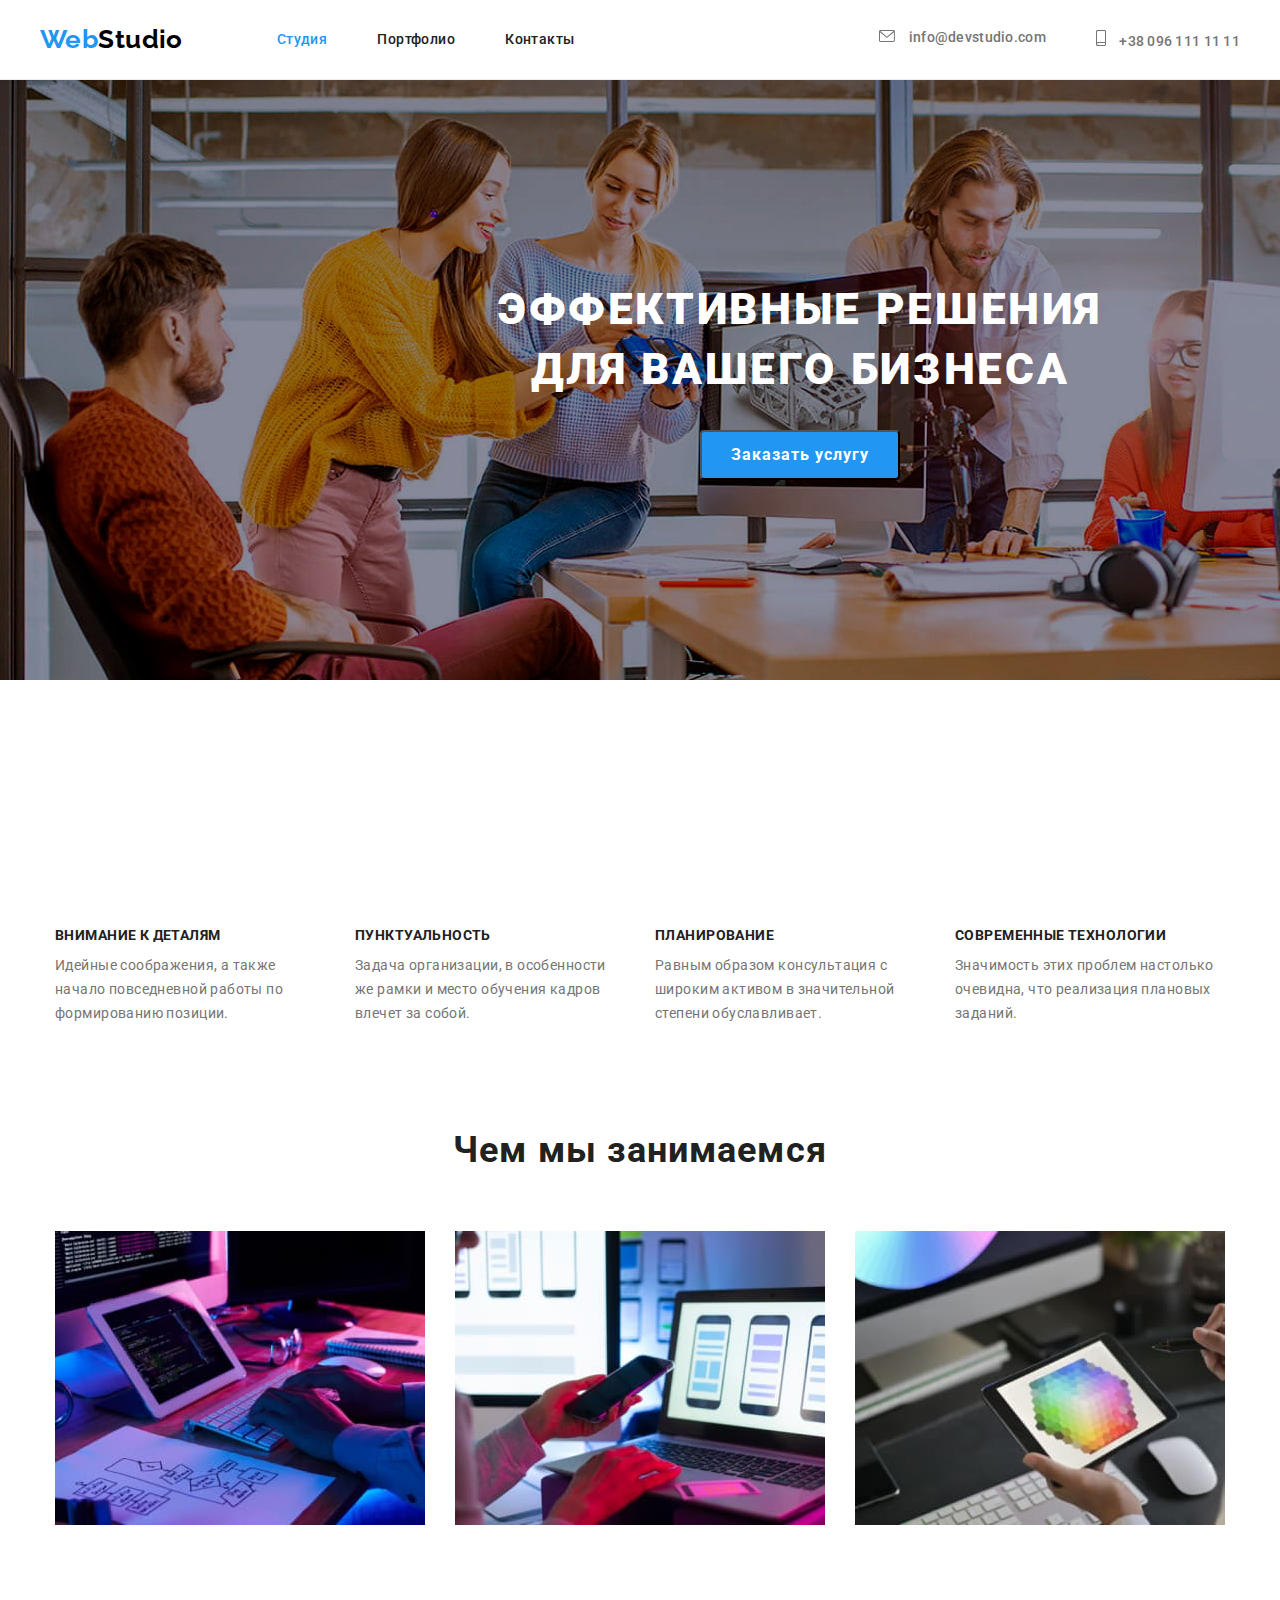
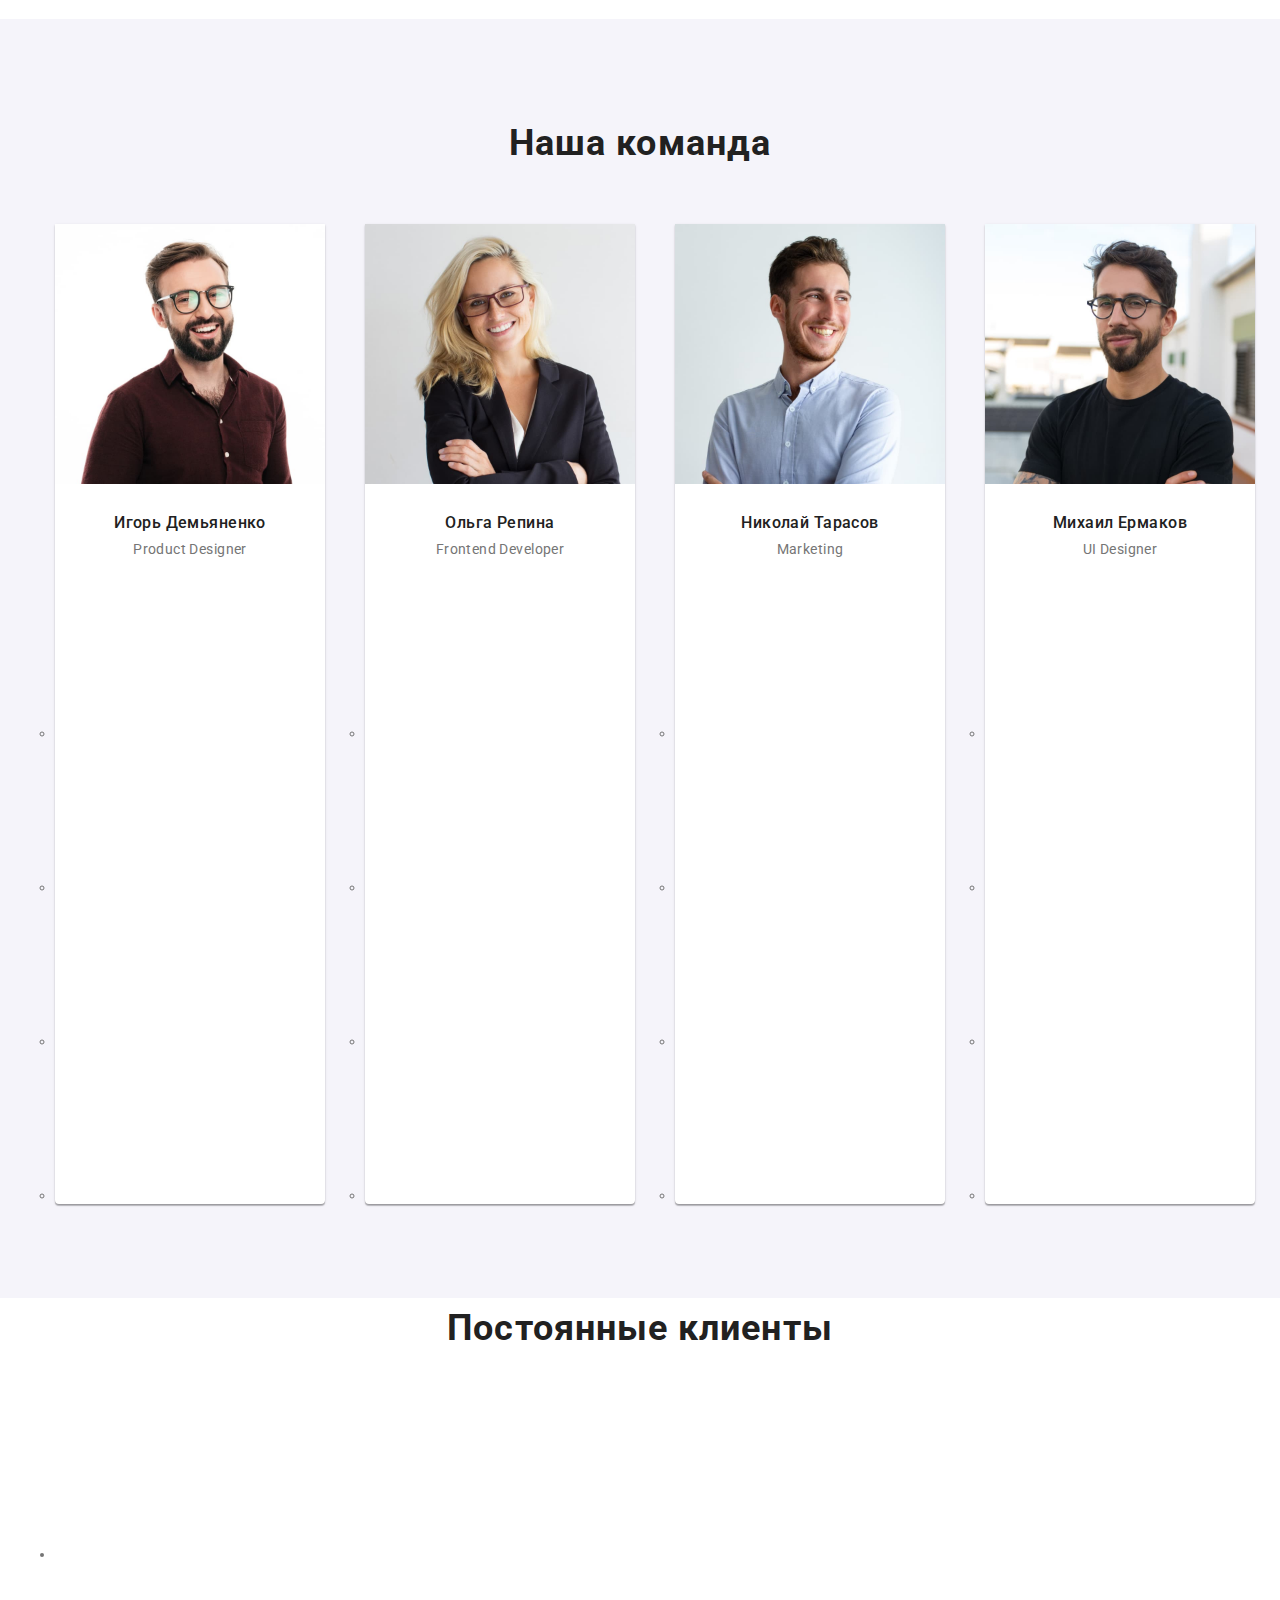
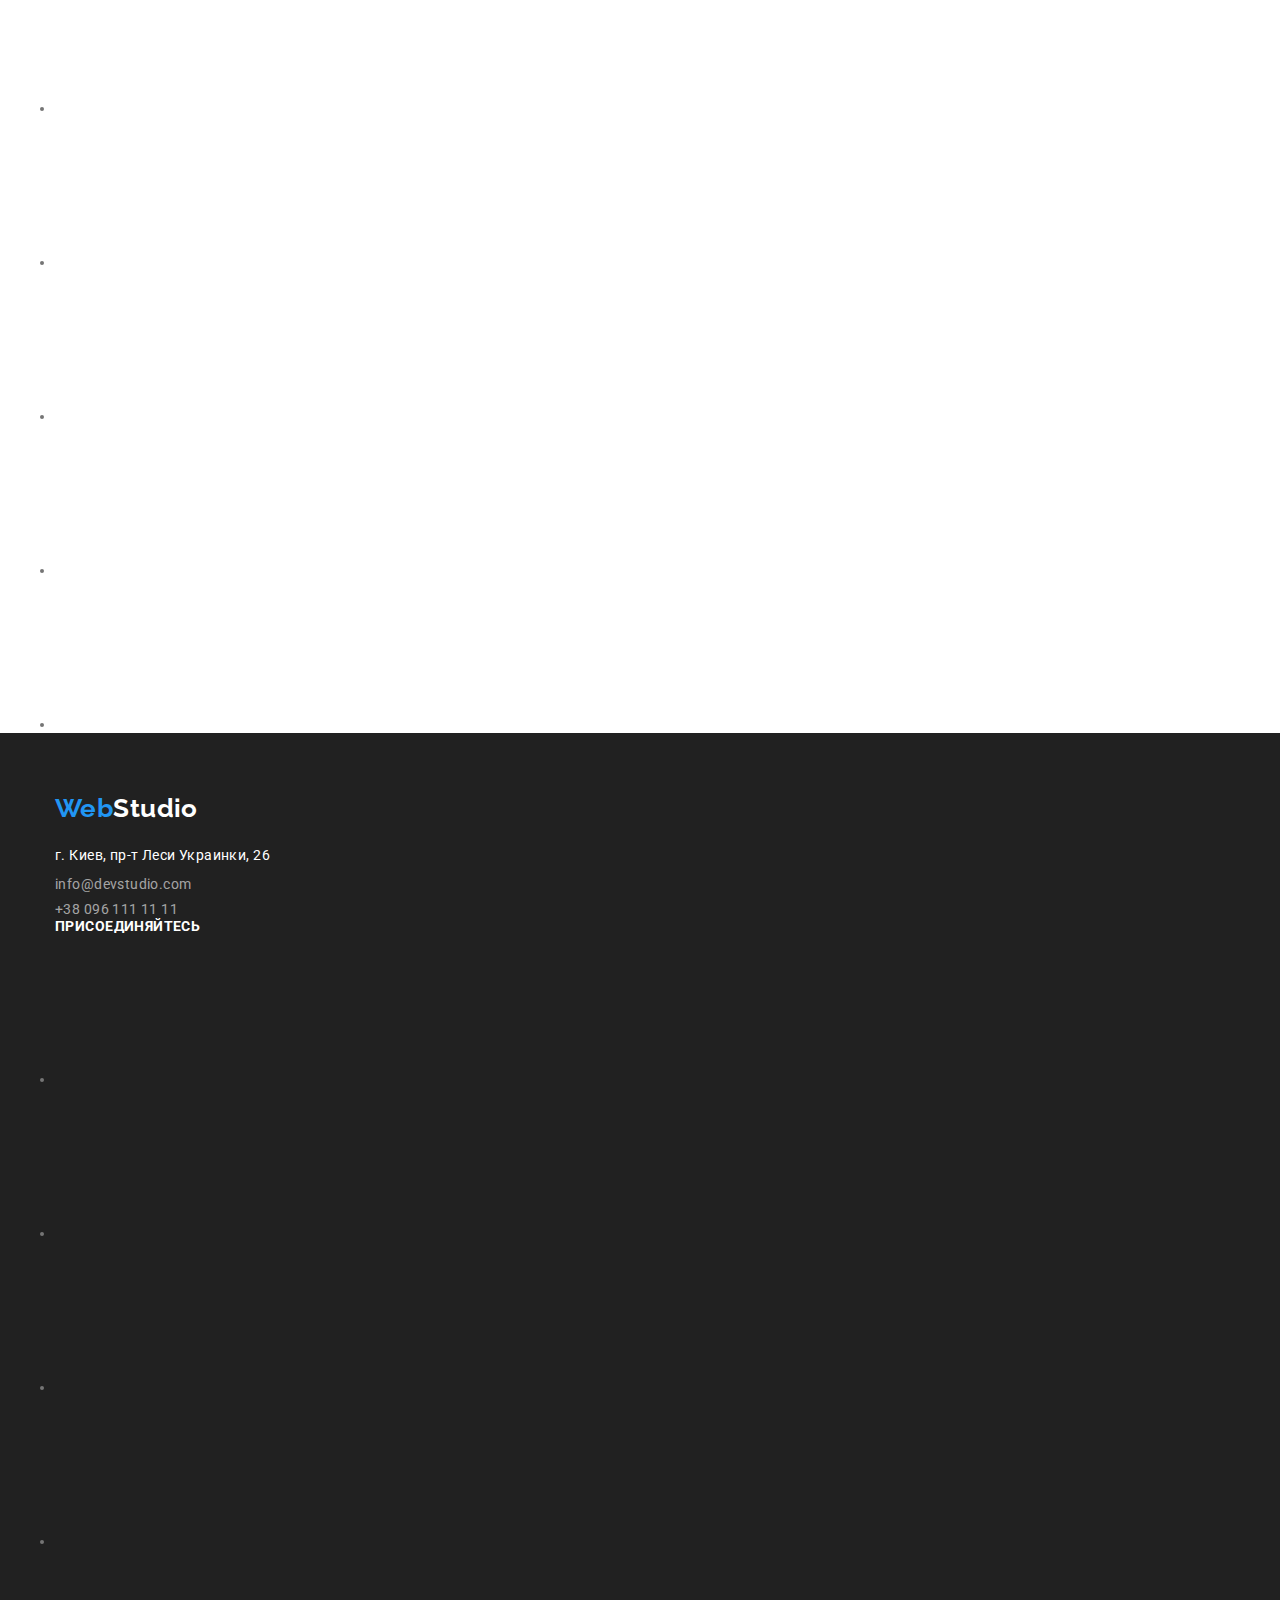
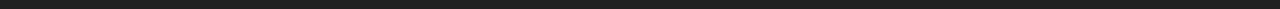
==== index.html @ 423302a5 "add svg" ====
<!DOCTYPE html>
<html lang="ru">
  <head>
    <meta charset="UTF-8" />
    <meta http-equiv="X-UA-Compatible" content="IE=edge" />
    <meta name="viewport" content="width=device-width, initial-scale=1.0" />
    <link rel="preconnect" href="https://fonts.googleapis.com" />
    <link rel="preconnect" href="https://fonts.gstatic.com" crossorigin />
    <link
      href="https://fonts.googleapis.com/css2?family=Raleway:wght@700&family=Roboto:wght@400;500;700;900&display=swap"
      rel="stylesheet"
    />
    <link
      rel="stylesheet"
      href="https://cdnjs.cloudflare.com/ajax/libs/modern-normalize/1.1.0/modern-normalize.css"
    />
    <link rel="stylesheet" href="./css/style.css" />
    <title>WebStudio</title>
  </head>
  <body>
    <header class="header">
      <div class="container">
        <a class="logo link" href="./index.html">Web<span class="logo-secondary">Studio</span></a>
        <nav class="nav">
          <ul class="nav-list list">
            <li class="nav-list-item">
              <a class="nav-link link current" href="./index.html">Студия</a>
            </li>
            <li class="nav-list-item">
              <a class="nav-link link" href="./portfolio.html">Портфолио</a>
            </li>
            <li class="nav-list-item"><a class="nav-link link" href="">Контакты</a></li>
          </ul>
        </nav>
        <ul class="header-list list">
          <li class="header-list-item">
            <div class="header-list-box">
              <svg class="header-list-icon" width="16" height="12">
                <use href="./img/symbol-defs-notomg.svg#icon-envelope"></use>
              </svg>
              <a class="header-link link" href="mailto:info@devstudio.com">info@devstudio.com</a>
            </div>
          </li>
          <li class="header-list-item">
            <svg class="header-list-icon" width="10" height="16">
              <use href="./img/symbol-defs-notomg.svg#icon-smartphone"></use>
            </svg>
            <a class="header-link link" href="tel:+380961111111">+38 096 111 11 11</a>
          </li>
        </ul>
      </div>
    </header>
    <main>
      <section class="hero">
        <h1 class="hero-title">
          Эффективные решения<br />
          для вашего бизнеса
        </h1>
        <button class="hero-button" type="button">Заказать услугу</button>
      </section>
      <!--Second section- About us-->
      <section class="about-us section">
        <div class="container">
          <h2 class="visually-hidden">Преимущества</h2>
          <ul class="about-list list">
            <li class="about-list-item">
              <svg>
                <use href="#icon-antenna"></use>
              </svg>
              <h3 class="about-us-title">Внимание к деталям</h3>
              <p class="about-txt">
                Идейные соображения, а также начало повседневной работы по формированию позиции.
              </p>
            </li>
            <li class="about-list-item">
              <svg>
                <use href="#icon-clock"></use>
              </svg>
              <h3 class="about-us-title">Пунктуальность</h3>
              <p class="about-txt">
                Задача организации, в особенности же рамки и место обучения кадров влечет за собой.
              </p>
            </li>
            <li class="about-list-item">
              <svg>
                <use href="#icon-diagram"></use>
              </svg>
              <h3 class="about-us-title">Планирование</h3>
              <p class="about-txt">
                Равным образом консультация с широким активом в значительной степени обуславливает.
              </p>
            </li>
            <li class="about-list-item">
              <svg>
                <use href="#icon-astronaut"></use>
              </svg>
              <h3 class="about-us-title">Современные технологии</h3>
              <p class="about-txt">
                Значимость этих проблем настолько очевидна, что реализация плановых заданий.
              </p>
            </li>
          </ul>
        </div>
      </section>
      <!--3 section Works-->
      <section class="works section">
        <div class="container">
          <h2 class="title">Чем мы занимаемся</h2>
          <ul class="works-list list">
            <li class="worl-list-item">
              <a class="work-list-link link" href="./index.html">
                <img src="./img/wedo/squoosh/wedo1.jpg" alt="Кодинг" width="370" />
              </a>
            </li>
            <li class="worl-list-item">
              <a class="work-list-link link" href="">
                <img
                  src="./img/wedo/squoosh/wedo2.jpg"
                  alt="Прототипы мбильных приложений на ноутбуке"
                  width="370"
                />
              </a>
            </li>
            <li class="worl-list-item">
              <a class="work-list-link link" href="">
                <img
                  src="./img/wedo/squoosh/wedo3.jpg"
                  alt="Дизайнер выбирает цвет на цифровой палитре"
                  width="370"
                />
              </a>
            </li>
          </ul>
        </div>
      </section>
      <!--4 section Our team-->
      <section class="team section">
        <div class="container">
          <h2 class="title">Наша команда</h2>
          <ul class="team-list list container">
            <li class="team-list-item">
              <img src="./img/team/squoosh/team1.jpg" alt="Игорь Демьяненко" width="270" />
              <h3 class="team-title">Игорь Демьяненко</h3>
              <p class="team-text" lang="en">Product Designer</p>
              <ul class="social-links">
                <li class="social-link-item"><svg><use href="#icon-instagram"></use></svg></li>
                <li class="social-link-item"><svg><use href="#icon-linkedin"></use></svg></li>
                <li class="social-link-item"><svg><use href="#icon-facebook"></use></svg></li>
                <li class="social-link-item"><svg><use href="#icon-linkedin"></use></svg></li>
              </ul>
            </li>
            <li class="team-list-item">
              <img src="img/team/squoosh/team2.jpg" alt="Ольга Репина" width="270" />
              <h3 class="team-title">Ольга Репина</h3>
              <p class="team-text" lang="en">Frontend Developer</p>
              <ul class="social-links">
                <li class="social-link-item"><svg><use href="#icon-instagram"></use></svg></li>
                <li class="social-link-item"><svg><use href="#icon-linkedin"></use></svg></li>
                <li class="social-link-item"><svg><use href="#icon-facebook"></use></svg></li>
                <li class="social-link-item"><svg><use href="#icon-linkedin"></use></svg></li>
              </ul>
            </li>
            <li class="team-list-item">
              <img src="./img/team/squoosh/team3.jpg" alt="Николай Тарасов" width="270" />
              <h3 class="team-title">Николай Тарасов</h3>
              <p class="team-text" lang="en">Marketing</p>
              <ul class="social-links">
                <li class="social-link-item"><svg><use href="#icon-instagram"></use></svg></li>
                <li class="social-link-item"><svg><use href="#icon-linkedin"></use></svg></li>
                <li class="social-link-item"><svg><use href="#icon-facebook"></use></svg></li>
                <li class="social-link-item"><svg><use href="#icon-linkedin"></use></svg></li>
              </ul>
            </li>
            <li class="team-list-item">
              <img src="./img/team/squoosh/team4.jpg" alt="Михаил Ермаков" width="270" />
              <h3 class="team-title">Михаил Ермаков</h3>
              <p class="team-text" lang="en">UI Designer</p>
              <ul class="social-links">
                <li class="social-link-item"><svg><use href="#icon-instagram"></use></svg></li>
                <li class="social-link-item"><svg><use href="#icon-linkedin"></use></svg></li>
                <li class="social-link-item"><svg><use href="#icon-facebook"></use></svg></li>
                <li class="social-link-item"><svg><use href="#icon-linkedin"></use></svg></li>
              </ul>
            </li>
          </ul>
        </div>
      </section>
      <section class="clients">
        <div class="container">
          <h2 class="title">Постоянные клиенты</h2>
          <ul class="clients-list">
            <li class="clients-list-item">
              <svg>
                <use href="#icon-client-1"></use>
              </svg>
            </li>
            <li class="clients-list-item">
              <svg>
                <use href="#icon-client-2"></use>
              </svg>
            </li>
            <li class="clients-list-item">
              <svg>
                <use href="#icon-client-3"></use>
              </svg>
            </li>
            <li class="clients-list-item">
              <svg>
                <use href="#icon-client-4"></use>
              </svg>
            </li>
            <li class="clients-list-item">
              <svg>
                <use href="#icon-client-5"></use>
              </svg>
            </li>
            <li class="clients-list-item">
              <svg>
                <use href="#icon-client-6"></use>
              </svg>
            </li>
        </div>
      
    </main>
    <footer class="footer">
      <div class="container">
        <a class="logo link" href="./index.html"
          >Web<span class="logo-secondary-footer">Studio</span></a
        >
        <address class="address">
          <ul class="address-list list">
            <li class="address-list-item">
              <a
                class="footer-adress link"
                href="https://www.google.com/maps/place/%D0%B1%D1%83%D0%BB%D1%8C%D0%B2%D0%B0%D1%80+%D0%9B%D0%B5%D1%81%D1%96+%D0%A3%D0%BA%D1%80%D0%B0%D1%97%D0%BD%D0%BA%D0%B8,+26,+%D0%9A%D0%B8%D1%97%D0%B2,+02000/@50.4265807,30.5361971,17z/data=!3m1!4b1!4m5!3m4!1s0x40d4cf0e033ecbe9:0x57a4dffefec77da0!8m2!3d50.4265807!4d30.5383858"
                target="_blank"
                rel="noreferrer noopener"
                >г. Киев, пр-т Леси Украинки, 26</a
              >
            </li>
            <li class="address-list-item">
              <a class="footer-link link" href="mailto:info@devstudio.com">info@devstudio.com</a>
            </li>
            <li class="address-list-item">
              <a class="footer-link link" href="tel:+380961111111">+38 096 111 11 11</a>
            </li>
          </ul>
        </address>
        <h2 class="join-title">Присоединяйтесь</h2>
        <ul class="footer-join-list">
          <li class="join-item"><svg><use href="#icon-instagram"></use></svg></li>
          <li class="join-item"><svg><use href="#icon-linkedin"></use></svg></li>
          <li class="join-item"><svg><use href="#icon-facebook"></use></svg></li>
          <li class="join-item"><svg><use href="#icon-linkedin"></use></svg></li>
        </ul>
      </div>
    </footer>
  </body>
</html>
---- css/style.css ----
:root {
  --brend-color-: #2196f3;
  --main-text-color-: #757575;
  --logo-sec-color-: #000000;
  --sec-text-color-: #212121;
  --sec-bg-color-: #f5f4fa;
  --white-color: #ffffff;
}

h1,
h2,
h3,
p,
address {
  margin: 0;
}

ul {
  margin: 0;
  padding: 0;
}

img {
  display: block;
  max-width: 100%;
  height: auto;
}

body {
  margin: 0;

  font-family: Roboto, sans-serif;
  color: var(--main-text-color-);
  font-size: 14px;
  line-height: 1.14;
  letter-spacing: 0.03em;
  background-color: var(--white-color);
}
.container {
  width: 1200px;
  padding: 0 15px;
  margin-left: auto;
  margin-right: auto;
}

.title {
  margin-bottom: 50px;

  color: var(--sec-text-color-);
  font-weight: 700;
  font-size: 36px;
  line-height: 1.7;
  text-align: center;
  letter-spacing: 0.03em;
}
.link {
  text-decoration: none;
}

.list {
  list-style: none;
  padding-left: 0;
}
/* NAV */

.header {
  display: flex;
  height: 80px;
  border-bottom: 1px solid #ececec;
}

.header .container {
  display: flex;
  align-items: center;
  padding: 0 15px;

  width: 1200px;

  padding: 0;
  margin-left: auto;
  margin-right: auto;
}

.nav-list {
  display: flex;
}
.nav-list-item {
  margin-right: 50px;
}
.nav-list-item:last-child {
  margin-right: 0;
}
.header-list {
  display: flex;
  margin-left: auto;
  justify-content: flex-end;
}
.header-list-item {
  margin-right: 50px;
}
.header-list-item:last-child {
  margin-right: 0;
}
.nav .link {
  color: var(--sec-text-color-);
  font-weight: 500;
}
.nav .link:focus,
.nav .link:hover {
  color: var(--brend-color-);
}

.nav .link.current {
  color: var(--brend-color-);
}

.header-link {
  font-weight: 500;
  letter-spacing: 0.02em;
  color: var(--main-text-color-);
  text-decoration: none;
}

.header-link:hover,
.header-link:focus {
  color: var(--brend-color-);
}

.header-list-icon {
  margin-right: 10px;
}

/* LOGO */
.logo {
  display: flex;
  margin-right: 94px;

  color: var(--brend-color-);

  font-family: Raleway, sans-serif;
  font-style: normal;
  font-weight: 700;
  font-size: 26px;
  line-height: 1.19;
}
.logo-secondary {
  color: var(--logo-sec-color-);
}
.logo-secondary-footer {
  color: var(--white-color);
}
/* HERO */
.hero {
  /* background-color: var(--sec-text-color-); */
  background-image: url(/img/hero-bgi/hero-img-sqw.jpg);
  width: 1600px;
  height: 600px;
  margin: auto;

  top: 80px;
  background-color: rgba(47, 48, 58, 0.4);

  text-align: center;
  padding-top: 200px;
  padding-bottom: 200px;
}

.hero-title {
  margin-bottom: 30px;
  margin-left: auto;
  margin-right: auto;

  color: var(--white-color);
  font-weight: 900;
  font-size: 44px;
  line-height: 1.36;
  text-align: center;
  letter-spacing: 0.06em;
  text-transform: uppercase;
}
.hero-button {
  display: flex;
  margin-left: auto;
  margin-right: auto;
  min-width: 200px;
  min-height: 50px;
  border-radius: 4px;
  align-items: center;
  justify-content: center;

  background-color: var(--brend-color-);
  color: var(--white-color);
  cursor: pointer;
  font-family: inherit;
  font-style: normal;
  font-weight: 700;
  font-size: 16px;
  line-height: 1.87;

  text-align: center;
  letter-spacing: 0.06em;
}

.hero-button:focus,
.hero-button:hover {
  background-color: #188ce8;
}
.section {
  padding: 94px 0;
}

.works {
  padding-top: 0;
}

/* TEAM */
.team {
  padding-bottom: 94px;
  background-color: var(--sec-bg-color-);
}
.team-title .team-text {
  text-align: center;
  font-size: 16px;
  line-height: 1.19;
}

.about-us-title,
.team-title {
  color: var(--sec-text-color-);
  font-weight: 700;
}

.about-us-title {
  margin-bottom: 10px;
}

.about-list {
  display: flex;
}
.about-list-item {
  margin-right: 30px;
  width: 270px;
}

.about-list-item::before {
}
.about-list-item:last-child {
  margin-right: 0;
}

.about-us-title {
  text-transform: uppercase;

  font-size: 14px;
  line-height: 1.14;
}
.about-txt {
  line-height: 1.71;
}

.works-list {
  display: flex;
  padding: 0;
  justify-content: space-between;
}

.works-list-item {
  margin-right: 30px;
  width: 370px;
  height: 294px;
}

.works-list-item:last-child {
  margin-right: 0;
}

.team-list {
  display: flex;
  justify-content: space-between;
  padding: 0;
}
.team-list-item {
  width: 270px;
  background-color: var(--white-color);
  text-align: center;

  box-shadow: 0px 1px 3px rgba(0, 0, 0, 0.12), 0px 1px 1px rgba(0, 0, 0, 0.14),
    0px 2px 1px rgba(0, 0, 0, 0.2);
  border-radius: 0px 0px 4px 4px;
}

.team-title {
  margin-top: 30px;
  margin-bottom: 10px;

  font-weight: 500;
  font-size: 16px;
}

.team-text {
  margin-bottom: 30px;
}

/* FOOTER */
.footer {
  background-color: var(--sec-text-color-);
  padding-top: 60px;
  padding-bottom: 60px;
}
/* .footer .logo {
  margin-bottom: 20px;
} */
.address {
  margin-top: 20px;
}

.address-list-item {
  margin-bottom: 9px;
}

.address-list-item:last-child {
  margin-bottom: 0;
}

.footer-adress {
  font-style: normal;
  font-weight: 400;
  font-size: 14px;
  line-height: 1.7;
  color: var(--white-color);
}
.footer-adress:focus,
.footer-adress:hover,
.footer-link:hover,
.footer-link:focus {
  color: var(--brend-color-);
}
.footer-link {
  font-style: normal;
  color: rgba(255, 255, 255, 0.6);
}
.address-list {
  padding: 0;
}

/* Join */

.join-title {
  font-family: 'Roboto';
font-style: normal;
font-weight: 700;
font-size: 14px;
line-height: 16px;
letter-spacing: 0.03em;
text-transform: uppercase;

color: var(--white-color);
}

/* PORTFOLIO */

.filter-buttons {
  background-color: var(--sec-bg-color-);
  color: var(--sec-text-color-);
  cursor: pointer;
  font-family: inherit;
  border-color: var(--sec-bg-color-);
  font-weight: 500;
  font-size: 16px;
  line-height: 1.62;
  text-align: center;
  letter-spacing: 0.03em;
  border-radius: 4px;
}

.filter-buttons:focus,
.filter-buttons:hover {
  background-color: var(--brend-color-);
  color: var(--white-color);
  border-color: var(--brend-color-);
  box-shadow: 0px 3px 1px rgba(0, 0, 0, 0.1), 0px 1px 2px rgba(0, 0, 0, 0.08), 0px 2px 2px rgba(0, 0, 0, 0.12);

}
.filter {
  display: flex;
  justify-content: center;
  margin-bottom: 50px;
}

.filter-item {
  margin-right: 8px;
}

.filter-item:last-child {
  margin-right: 0;
}

.cards-list {
  display: flex;
  flex-wrap: wrap;
  padding: 0;
}

.cards-list-item {
  margin-right: 30px;
  margin-bottom: 30px;

  flex-basis: calc((100% - 60px) / 3);
}

.cards-list-item:nth-child(3n) {
  margin-right: 0;
}

.cards-list-item:hover,
.cards-list-item:focus {
  background: var(--white-color);
border: 1px solid #EEEEEE;
box-sizing: border-box;
box-shadow: 0px 1px 1px rgba(0, 0, 0, 0.12), 0px 4px 4px rgba(0, 0, 0, 0.06), 1px 4px 6px rgba(0, 0, 0, 0.16);
}

.card-title {
  margin-bottom: 4px;

  font-style: normal;
  font-weight: 700;
  font-size: 18px;
  line-height: 2;

  letter-spacing: 0.06em;

  color: var(--sec-text-color-);
}
.card-text {
  font-size: 16px;
  line-height: 1.86;
  letter-spacing: 0.03em;

  color: var(--main-text-color-);
}

.card-box {
  padding: 20px 24px;
  border-left: 1px solid #eee;
  border-right: 1px solid #eee;
  border-bottom: 1px solid #eee;
}

.visually-hidden {
  position: absolute;
  white-space: nowrap;
  width: 1px;
  height: 1px;
  overflow: hidden;
  border: 0;
  padding: 0;
  clip: rect(0 0 0 0);
  clip-path: inset(50%);
  margin: -1px;
}
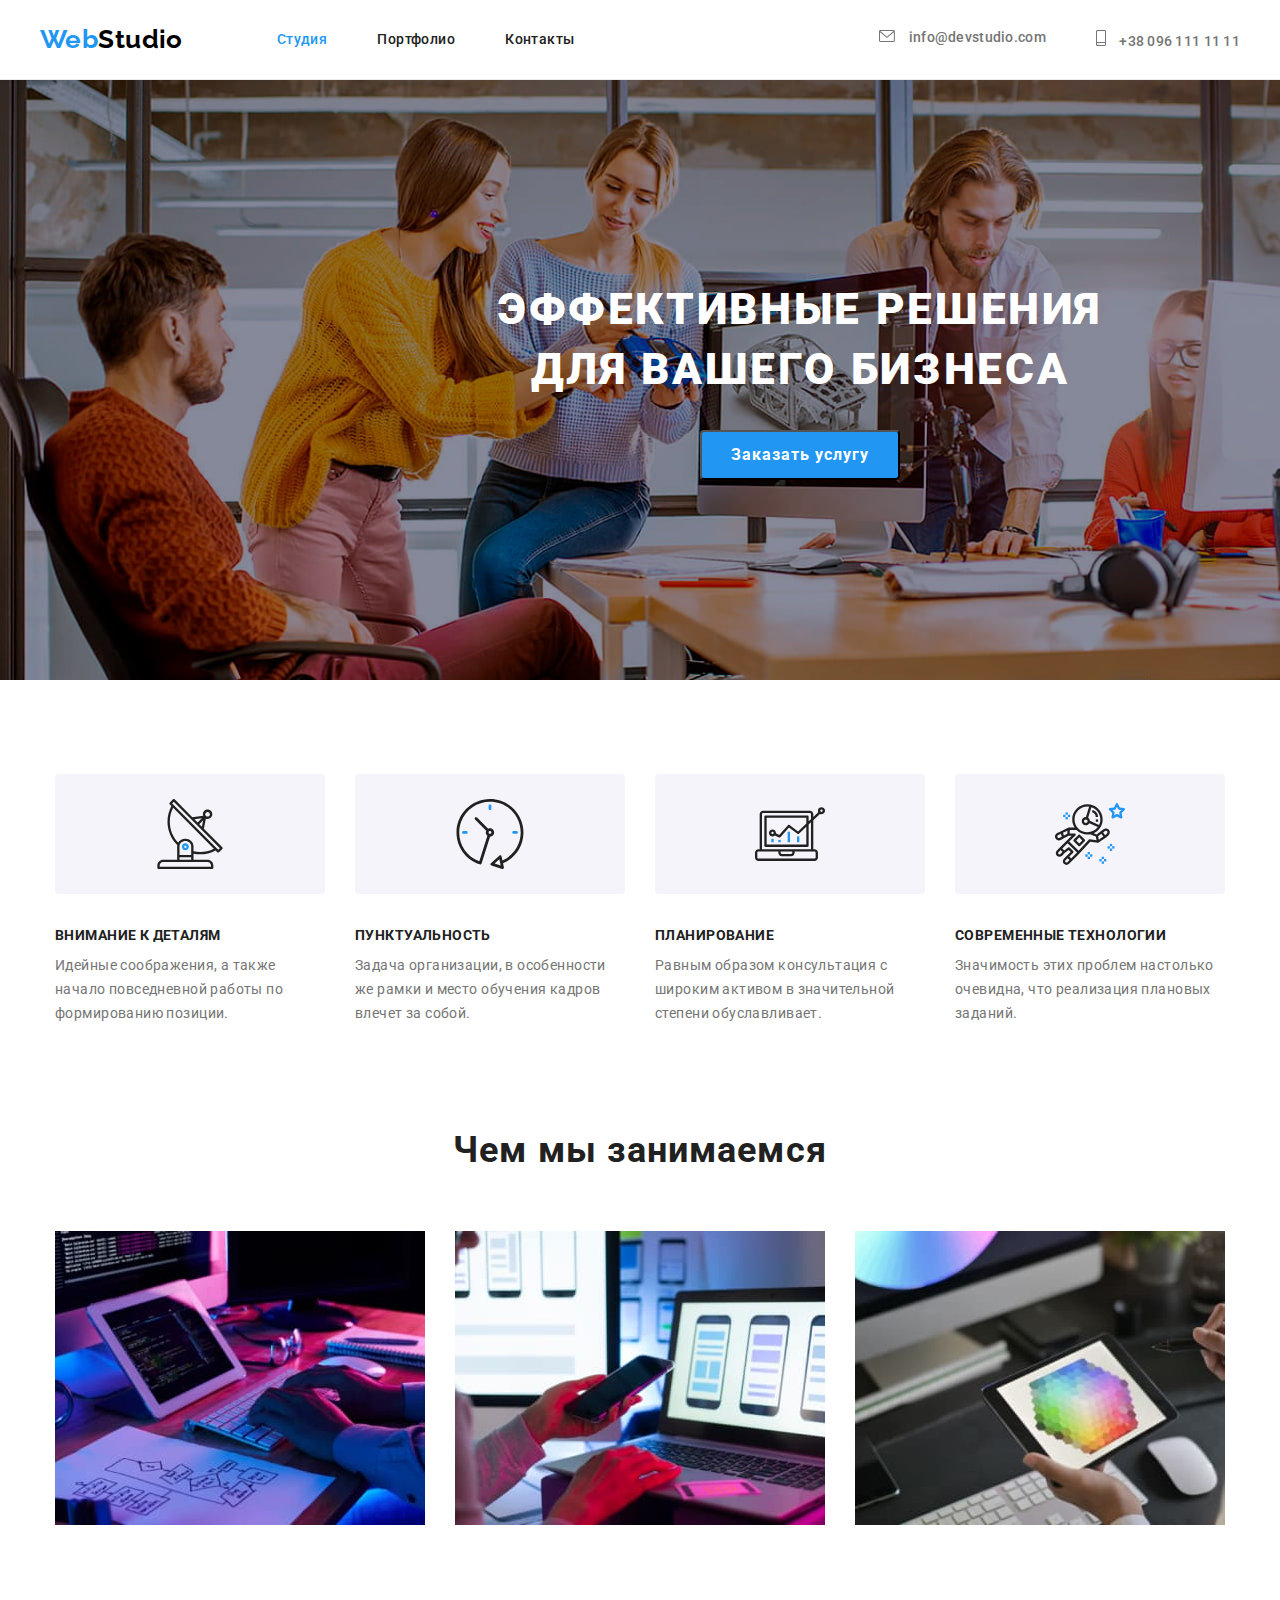
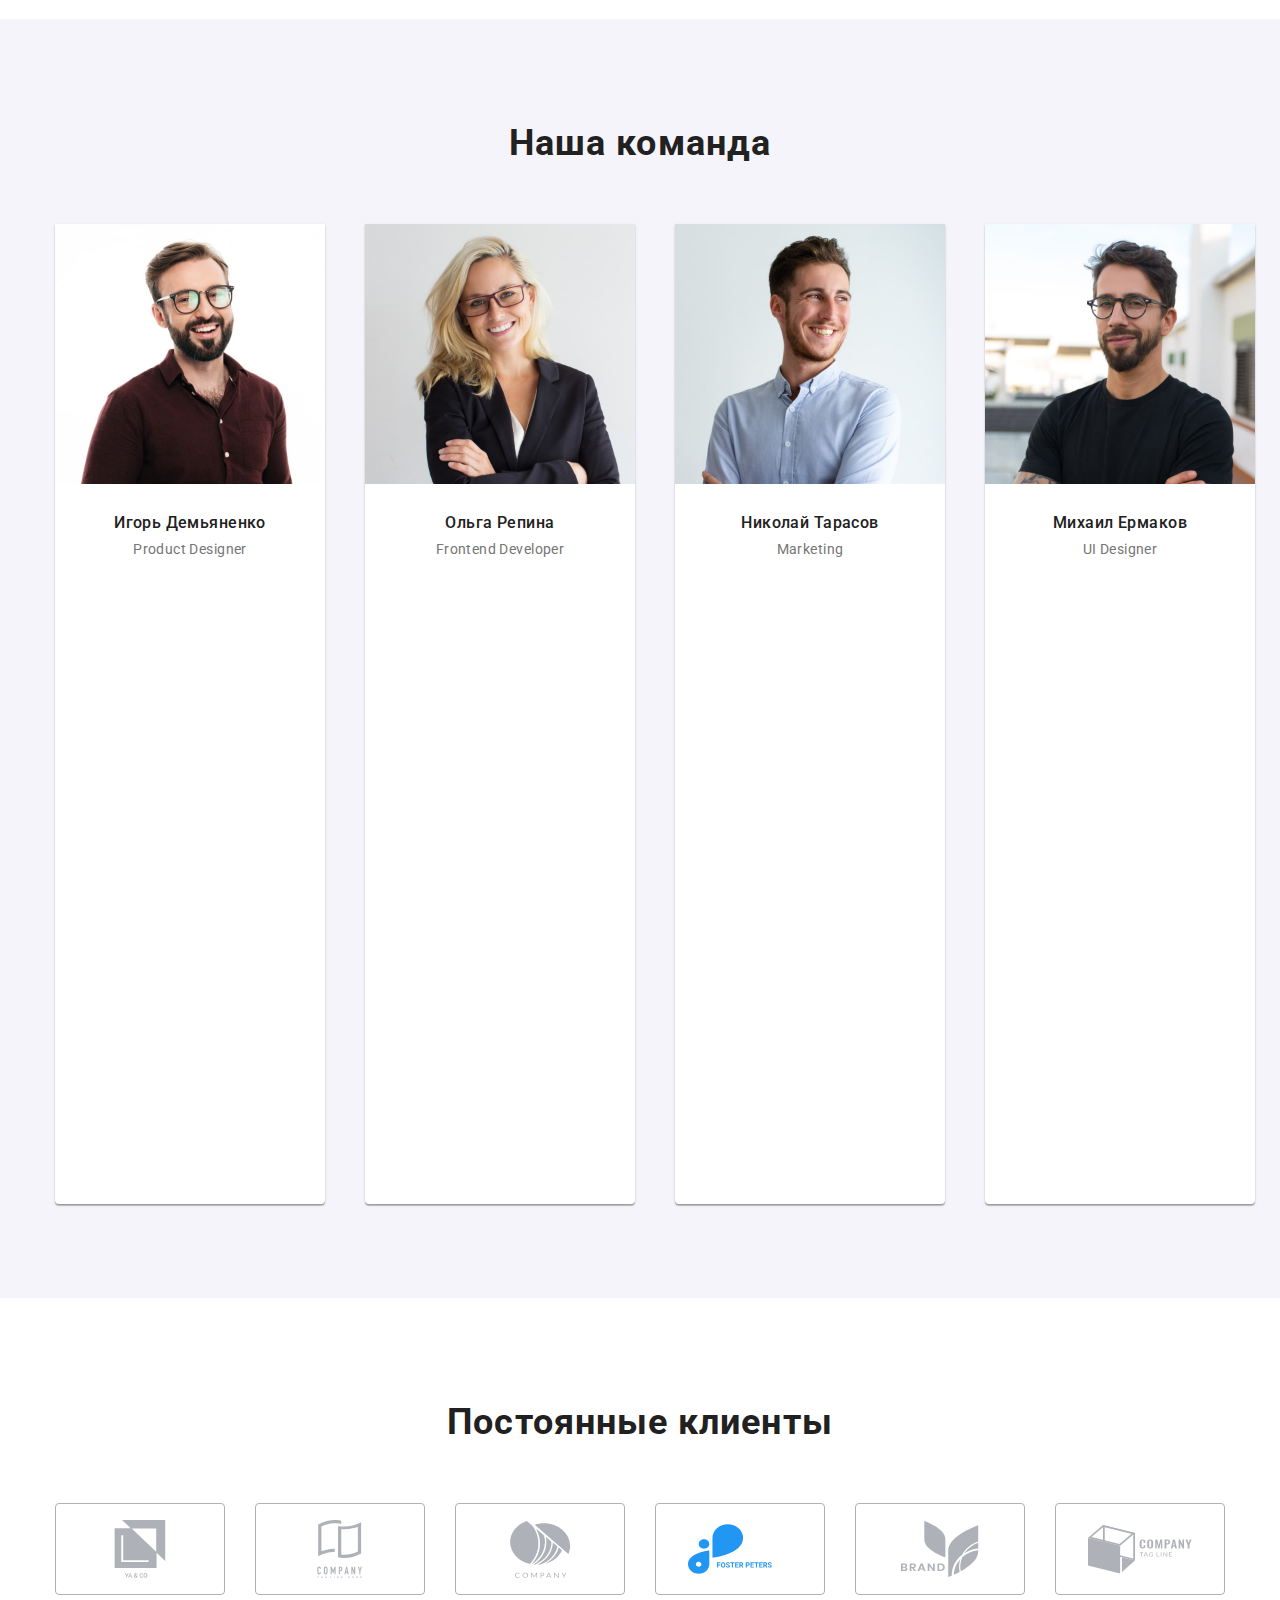
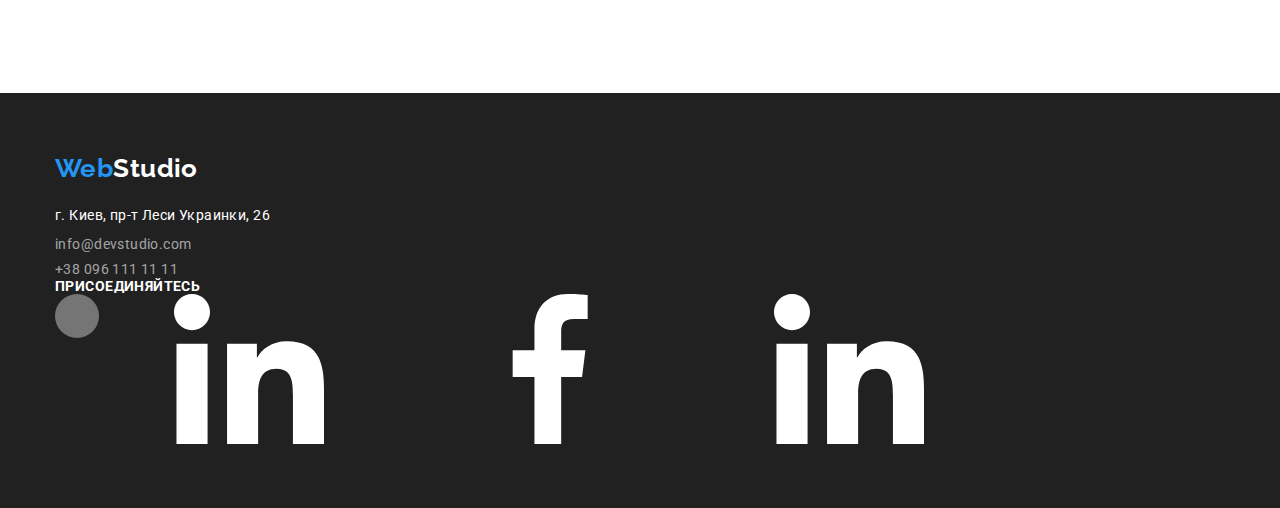
==== commit 9fd2ab53: "svg+css" ====
--- a/index.html
+++ b/index.html
@@ -64,8 +64,8 @@
           <h2 class="visually-hidden">Преимущества</h2>
           <ul class="about-list list">
             <li class="about-list-item">
-              <svg>
-                <use href="#icon-antenna"></use>
+              <svg class="about-icon">
+                <use href="./img/symbol-defs-notomg.svg#icon-antenna"></use>
               </svg>
               <h3 class="about-us-title">Внимание к деталям</h3>
               <p class="about-txt">
@@ -73,8 +73,8 @@
               </p>
             </li>
             <li class="about-list-item">
-              <svg>
-                <use href="#icon-clock"></use>
+              <svg class="about-icon">
+                <use href="./img/symbol-defs-notomg.svg#icon-clock"></use>
               </svg>
               <h3 class="about-us-title">Пунктуальность</h3>
               <p class="about-txt">
@@ -82,8 +82,8 @@
               </p>
             </li>
             <li class="about-list-item">
-              <svg>
-                <use href="#icon-diagram"></use>
+              <svg class="about-icon">
+                <use href="./img/symbol-defs-notomg.svg#icon-diagram"></use>
               </svg>
               <h3 class="about-us-title">Планирование</h3>
               <p class="about-txt">
@@ -91,8 +91,8 @@
               </p>
             </li>
             <li class="about-list-item">
-              <svg>
-                <use href="#icon-astronaut"></use>
+              <svg class="about-icon">
+                <use href="./img/symbol-defs-notomg.svg#icon-astronaut"></use>
               </svg>
               <h3 class="about-us-title">Современные технологии</h3>
               <p class="about-txt">
@@ -142,81 +142,81 @@
               <img src="./img/team/squoosh/team1.jpg" alt="Игорь Демьяненко" width="270" />
               <h3 class="team-title">Игорь Демьяненко</h3>
               <p class="team-text" lang="en">Product Designer</p>
-              <ul class="social-links">
-                <li class="social-link-item"><svg><use href="#icon-instagram"></use></svg></li>
-                <li class="social-link-item"><svg><use href="#icon-linkedin"></use></svg></li>
-                <li class="social-link-item"><svg><use href="#icon-facebook"></use></svg></li>
-                <li class="social-link-item"><svg><use href="#icon-linkedin"></use></svg></li>
+              <ul class="social-links list">
+                <li class="social-link-item"><svg><use href="./img/symbol-defs-notomg.svg#icon-instagram"></use></svg></li>
+                <li class="social-link-item"><svg><use href="./img/symbol-defs-notomg.svg#icon-linkedin"></use></svg></li>
+                <li class="social-link-item"><svg><use href="./img/symbol-defs-notomg.svg#icon-facebook"></use></svg></li>
+                <li class="social-link-item"><svg><use href="./img/symbol-defs-notomg.svg#icon-linkedin"></use></svg></li>
               </ul>
             </li>
             <li class="team-list-item">
               <img src="img/team/squoosh/team2.jpg" alt="Ольга Репина" width="270" />
               <h3 class="team-title">Ольга Репина</h3>
               <p class="team-text" lang="en">Frontend Developer</p>
-              <ul class="social-links">
-                <li class="social-link-item"><svg><use href="#icon-instagram"></use></svg></li>
-                <li class="social-link-item"><svg><use href="#icon-linkedin"></use></svg></li>
-                <li class="social-link-item"><svg><use href="#icon-facebook"></use></svg></li>
-                <li class="social-link-item"><svg><use href="#icon-linkedin"></use></svg></li>
+              <ul class="social-links list">
+                <li class="social-link-item"><svg><use href="./img/symbol-defs-notomg.svg#icon-instagram"></use></svg></li>
+                <li class="social-link-item"><svg><use href="./img/symbol-defs-notomg.svg#icon-linkedin"></use></svg></li>
+                <li class="social-link-item"><svg><use href="./img/symbol-defs-notomg.svg#icon-facebook"></use></svg></li>
+                <li class="social-link-item"><svg><use href="./img/symbol-defs-notomg.svg#icon-linkedin"></use></svg></li>
               </ul>
             </li>
             <li class="team-list-item">
               <img src="./img/team/squoosh/team3.jpg" alt="Николай Тарасов" width="270" />
               <h3 class="team-title">Николай Тарасов</h3>
               <p class="team-text" lang="en">Marketing</p>
-              <ul class="social-links">
-                <li class="social-link-item"><svg><use href="#icon-instagram"></use></svg></li>
-                <li class="social-link-item"><svg><use href="#icon-linkedin"></use></svg></li>
-                <li class="social-link-item"><svg><use href="#icon-facebook"></use></svg></li>
-                <li class="social-link-item"><svg><use href="#icon-linkedin"></use></svg></li>
+              <ul class="social-links list">
+                <li class="social-link-item"><svg><use href="./img/symbol-defs-notomg.svg#icon-instagram"></use></svg></li>
+                <li class="social-link-item"><svg><use href="./img/symbol-defs-notomg.svg#icon-linkedin"></use></svg></li>
+                <li class="social-link-item"><svg><use href="./img/symbol-defs-notomg.svg#icon-facebook"></use></svg></li>
+                <li class="social-link-item"><svg><use href="./img/symbol-defs-notomg.svg#icon-linkedin"></use></svg></li>
               </ul>
             </li>
             <li class="team-list-item">
               <img src="./img/team/squoosh/team4.jpg" alt="Михаил Ермаков" width="270" />
               <h3 class="team-title">Михаил Ермаков</h3>
               <p class="team-text" lang="en">UI Designer</p>
-              <ul class="social-links">
-                <li class="social-link-item"><svg><use href="#icon-instagram"></use></svg></li>
-                <li class="social-link-item"><svg><use href="#icon-linkedin"></use></svg></li>
-                <li class="social-link-item"><svg><use href="#icon-facebook"></use></svg></li>
-                <li class="social-link-item"><svg><use href="#icon-linkedin"></use></svg></li>
-              </ul>
-            </li>
-          </ul>
-        </div>
-      </section>
-      <section class="clients">
+              <ul class="social-links list">
+                <li class="social-link-item"><svg><use href="./img/symbol-defs-notomg.svg#icon-instagram"></use></svg></li>
+                <li class="social-link-item"><svg><use href="./img/symbol-defs-notomg.svg#icon-linkedin"></use></svg></li>
+                <li class="social-link-item"><svg><use href="./img/symbol-defs-notomg.svg#icon-facebook"></use></svg></li>
+                <li class="social-link-item"><svg><use href="./img/symbol-defs-notomg.svg#icon-linkedin"></use></svg></li>
+              </ul>
+            </li>
+          </ul>
+        </div>
+      </section>
+      <section class="clients section">
         <div class="container">
           <h2 class="title">Постоянные клиенты</h2>
-          <ul class="clients-list">
-            <li class="clients-list-item">
-              <svg>
-                <use href="#icon-client-1"></use>
-              </svg>
-            </li>
-            <li class="clients-list-item">
-              <svg>
-                <use href="#icon-client-2"></use>
-              </svg>
-            </li>
-            <li class="clients-list-item">
-              <svg>
-                <use href="#icon-client-3"></use>
-              </svg>
-            </li>
-            <li class="clients-list-item">
-              <svg>
-                <use href="#icon-client-4"></use>
-              </svg>
-            </li>
-            <li class="clients-list-item">
-              <svg>
-                <use href="#icon-client-5"></use>
-              </svg>
-            </li>
-            <li class="clients-list-item">
-              <svg>
-                <use href="#icon-client-6"></use>
+          <ul class="clients-list list">
+            <li class="clients-list-item">
+              <svg class="client-icon">
+                <use href="./img/symbol-defs-notomg.svg#icon-client-1"></use>
+              </svg>
+            </li>
+            <li class="clients-list-item">
+              <svg class="client-icon">
+                <use href="./img/symbol-defs-notomg.svg#icon-client-2"></use>
+              </svg>
+            </li>
+            <li class="clients-list-item">
+              <svg class="client-icon">
+                <use href="./img/symbol-defs-notomg.svg#icon-client-3"></use>
+              </svg>
+            </li>
+            <li class="clients-list-item">
+              <svg class="client-icon">
+                <use href="./img/symbol-defs-notomg.svg#icon-client-4"></use>
+              </svg>
+            </li>
+            <li class="clients-list-item">
+              <svg class="client-icon">
+                <use href="./img/symbol-defs-notomg.svg#icon-client-5"></use>
+              </svg>
+            </li>
+            <li class="clients-list-item">
+              <svg class="client-icon">
+                <use href="./img/symbol-defs-notomg.svg#icon-client-6"></use>
               </svg>
             </li>
         </div>
@@ -247,11 +247,11 @@
           </ul>
         </address>
         <h2 class="join-title">Присоединяйтесь</h2>
-        <ul class="footer-join-list">
-          <li class="join-item"><svg><use href="#icon-instagram"></use></svg></li>
-          <li class="join-item"><svg><use href="#icon-linkedin"></use></svg></li>
-          <li class="join-item"><svg><use href="#icon-facebook"></use></svg></li>
-          <li class="join-item"><svg><use href="#icon-linkedin"></use></svg></li>
+        <ul class="footer-join-list list">
+          <li class="join-item"><svg class="soc-icons"><use href="./img/symbol-defs-notomg.svg#icon-instagram"></use></svg></li>
+          <li class="join-item"><svg><use href="./img/symbol-defs-notomg.svg#icon-linkedin"></use></svg></li>
+          <li class="join-item"><svg><use href="./img/symbol-defs-notomg.svg#icon-facebook"></use></svg></li>
+          <li class="join-item"><svg><use href="./img/symbol-defs-notomg.svg#icon-linkedin"></use></svg></li>
         </ul>
       </div>
     </footer>
--- a/css/style.css
+++ b/css/style.css
@@ -242,8 +242,7 @@
   width: 270px;
 }
 
-.about-list-item::before {
-}
+
 .about-list-item:last-child {
   margin-right: 0;
 }
@@ -256,6 +255,20 @@
 }
 .about-txt {
   line-height: 1.71;
+}
+
+.about-icon {
+  background-color: #F5F4FA;
+  margin-bottom: 30px;
+  width: 270px;
+  height: 120px;
+  border-radius: 4px;
+  padding: 25px 100px;
+}
+
+.about-icon:hover {
+  box-shadow: 0px 4px 4px 0px #00000040;
+
 }
 
 .works-list {
@@ -299,6 +312,33 @@
 
 .team-text {
   margin-bottom: 30px;
+}
+
+.clients-list {
+  display: flex;
+}
+
+.client-icon {
+  width: 170px;
+  height: 92px;
+  padding: 16px 32px;
+  border: 1px solid #AFB1B8;
+box-sizing: border-box;
+border-radius: 4px;
+margin-right: 30px;
+color: #AFB1B8;
+}
+
+.client {
+  color: #AFB1B8;
+}
+
+.client:hover {
+  color: var(--brend-color-);
+
+
+/* .client-icon:last-child{
+  margin-right: 0; */
 }
 
 /* FOOTER */
@@ -357,6 +397,18 @@
 color: var(--white-color);
 }
 
+.footer-join-list {
+  display: flex;
+}
+
+.soc-icons {
+  width: 20px;
+  height: 20px;
+  padding: 22px;
+  border-radius: 50%;
+  background-color: var(--main-text-color-);
+  color:var(--white-color)
+}
 /* PORTFOLIO */
 
 .filter-buttons {
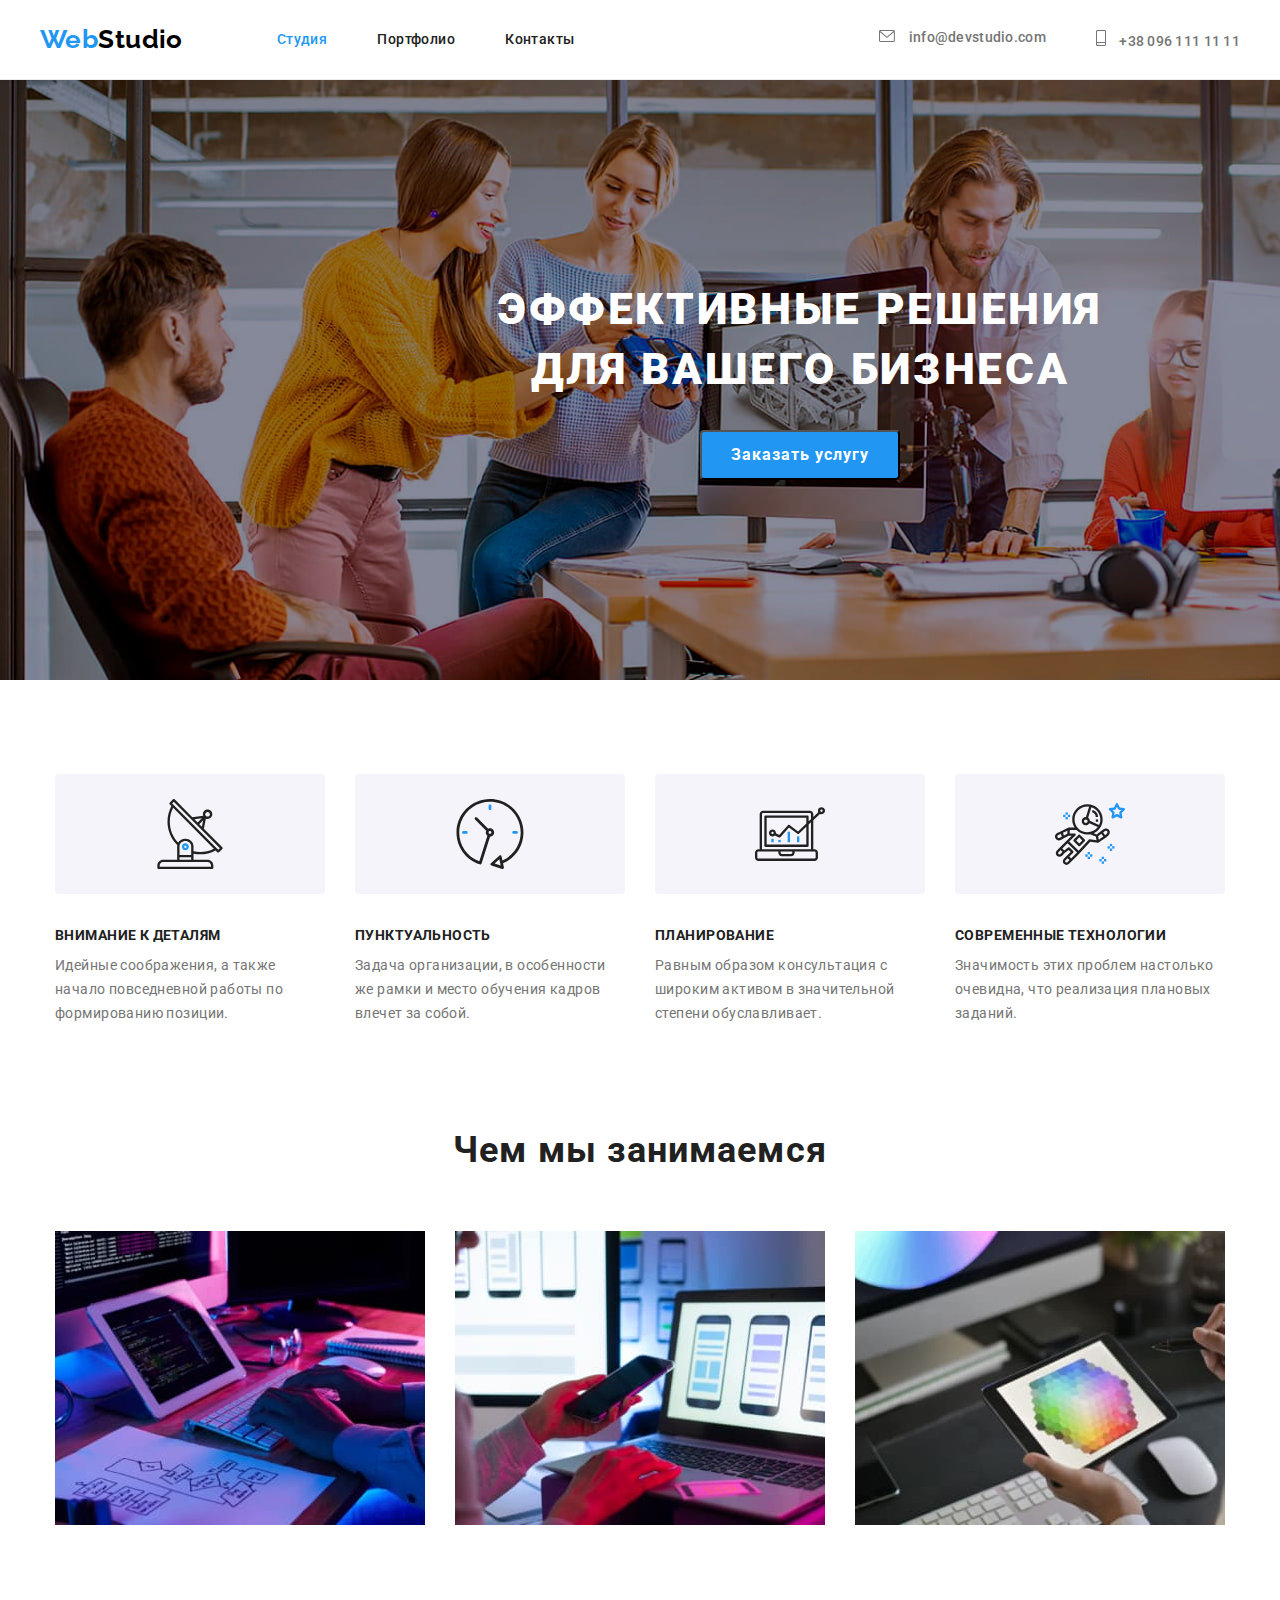
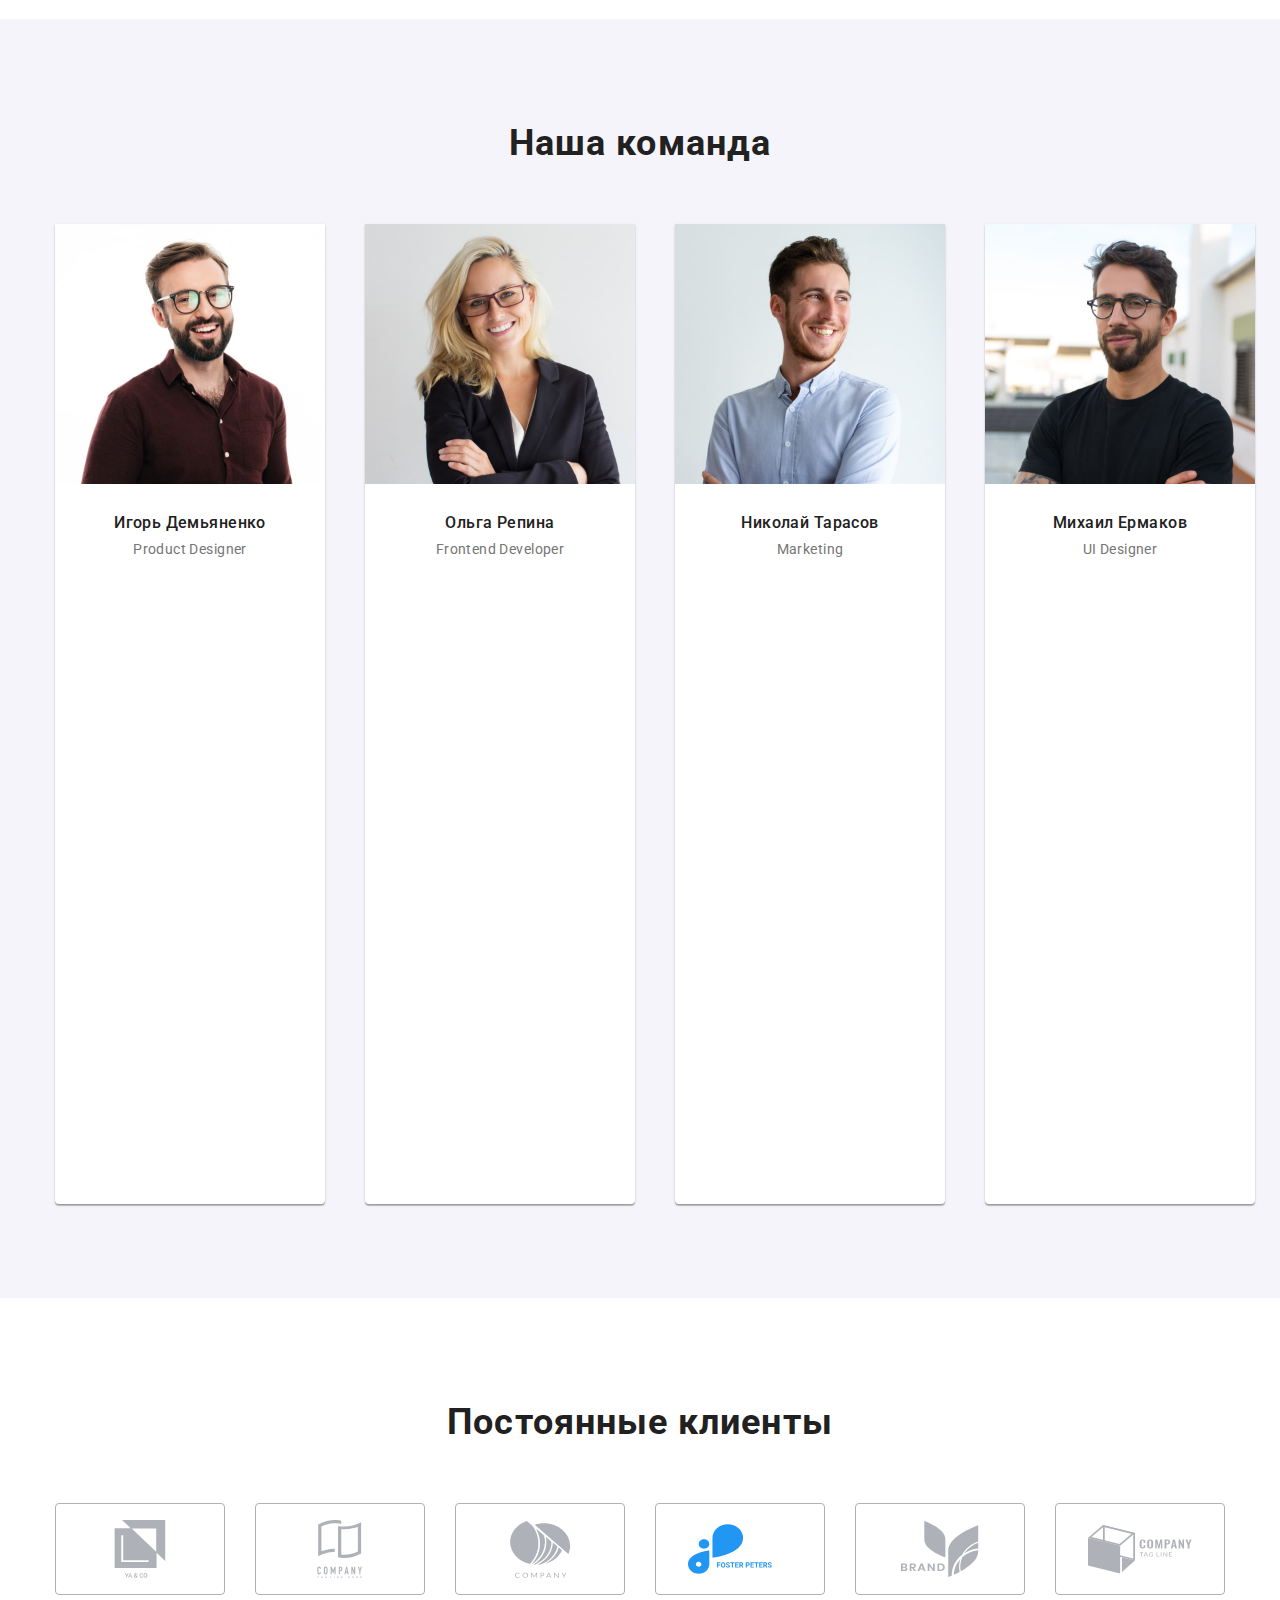
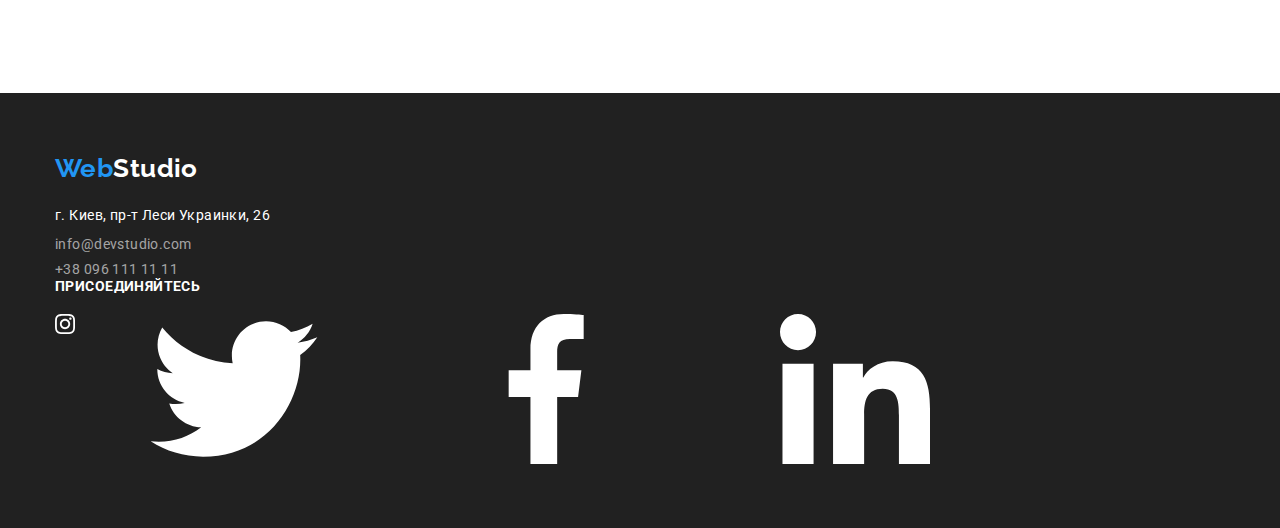
==== commit 05d73928: "footer" ====
--- a/index.html
+++ b/index.html
@@ -34,12 +34,12 @@
         </nav>
         <ul class="header-list list">
           <li class="header-list-item">
-            <div class="header-list-box">
+            
               <svg class="header-list-icon" width="16" height="12">
                 <use href="./img/symbol-defs-notomg.svg#icon-envelope"></use>
               </svg>
               <a class="header-link link" href="mailto:info@devstudio.com">info@devstudio.com</a>
-            </div>
+            
           </li>
           <li class="header-list-item">
             <svg class="header-list-icon" width="10" height="16">
@@ -142,7 +142,7 @@
               <img src="./img/team/squoosh/team1.jpg" alt="Игорь Демьяненко" width="270" />
               <h3 class="team-title">Игорь Демьяненко</h3>
               <p class="team-text" lang="en">Product Designer</p>
-              <ul class="social-links list">
+              <ul class="team-social-links list">
                 <li class="social-link-item"><svg><use href="./img/symbol-defs-notomg.svg#icon-instagram"></use></svg></li>
                 <li class="social-link-item"><svg><use href="./img/symbol-defs-notomg.svg#icon-linkedin"></use></svg></li>
                 <li class="social-link-item"><svg><use href="./img/symbol-defs-notomg.svg#icon-facebook"></use></svg></li>
@@ -246,14 +246,16 @@
             </li>
           </ul>
         </address>
-        <h2 class="join-title">Присоединяйтесь</h2>
-        <ul class="footer-join-list list">
-          <li class="join-item"><svg class="soc-icons"><use href="./img/symbol-defs-notomg.svg#icon-instagram"></use></svg></li>
-          <li class="join-item"><svg><use href="./img/symbol-defs-notomg.svg#icon-linkedin"></use></svg></li>
-          <li class="join-item"><svg><use href="./img/symbol-defs-notomg.svg#icon-facebook"></use></svg></li>
-          <li class="join-item"><svg><use href="./img/symbol-defs-notomg.svg#icon-linkedin"></use></svg></li>
-        </ul>
-      </div>
+        <div class="join-box">
+          <h2 class="join-title">Присоединяйтесь</h2>
+          <ul class="footer-join-list list">
+            <li class="join-item"><a><svg class="soc-icons" width="20px" height="20px"><use href="./img/symbol-defs-notomg.svg#icon-instagram"></use></svg></a></li>
+            <li class="join-item"><svg class="soc-icons"><use href="./img/symbol-defs-notomg.svg#icon-twitter"></use></svg></li>
+            <li class="join-item"><svg class="soc-icons"><use href="./img/symbol-defs-notomg.svg#icon-facebook"></use></svg></li>
+            <li class="join-item"><svg class="soc-icons"><use href="./img/symbol-defs-notomg.svg#icon-linkedin"></use></svg></li>
+          </ul>
+        </div>
+        </div>
     </footer>
   </body>
 </html>
--- a/css/style.css
+++ b/css/style.css
@@ -312,6 +312,10 @@
 
 .team-text {
   margin-bottom: 30px;
+}
+
+.team-social-links {
+  display: flex;
 }
 
 .clients-list {
@@ -329,6 +333,10 @@
 color: #AFB1B8;
 }
 
+/* .client-icon:last-child {
+  margin-right: 0;
+} */
+
 .client {
   color: #AFB1B8;
 }
@@ -337,8 +345,8 @@
   color: var(--brend-color-);
 
 
-/* .client-icon:last-child{
-  margin-right: 0; */
+
+  margin-right: 0;
 }
 
 /* FOOTER */
@@ -395,19 +403,21 @@
 text-transform: uppercase;
 
 color: var(--white-color);
+margin-bottom: 20px;
 }
 
 .footer-join-list {
   display: flex;
 }
 
-.soc-icons {
-  width: 20px;
-  height: 20px;
-  padding: 22px;
-  border-radius: 50%;
-  background-color: var(--main-text-color-);
-  color:var(--white-color)
+
+.soc-icons:last-child {
+  margin-right: 0;
+
+}
+
+.join-item {
+  margin-right: 10px;
 }
 /* PORTFOLIO */
 
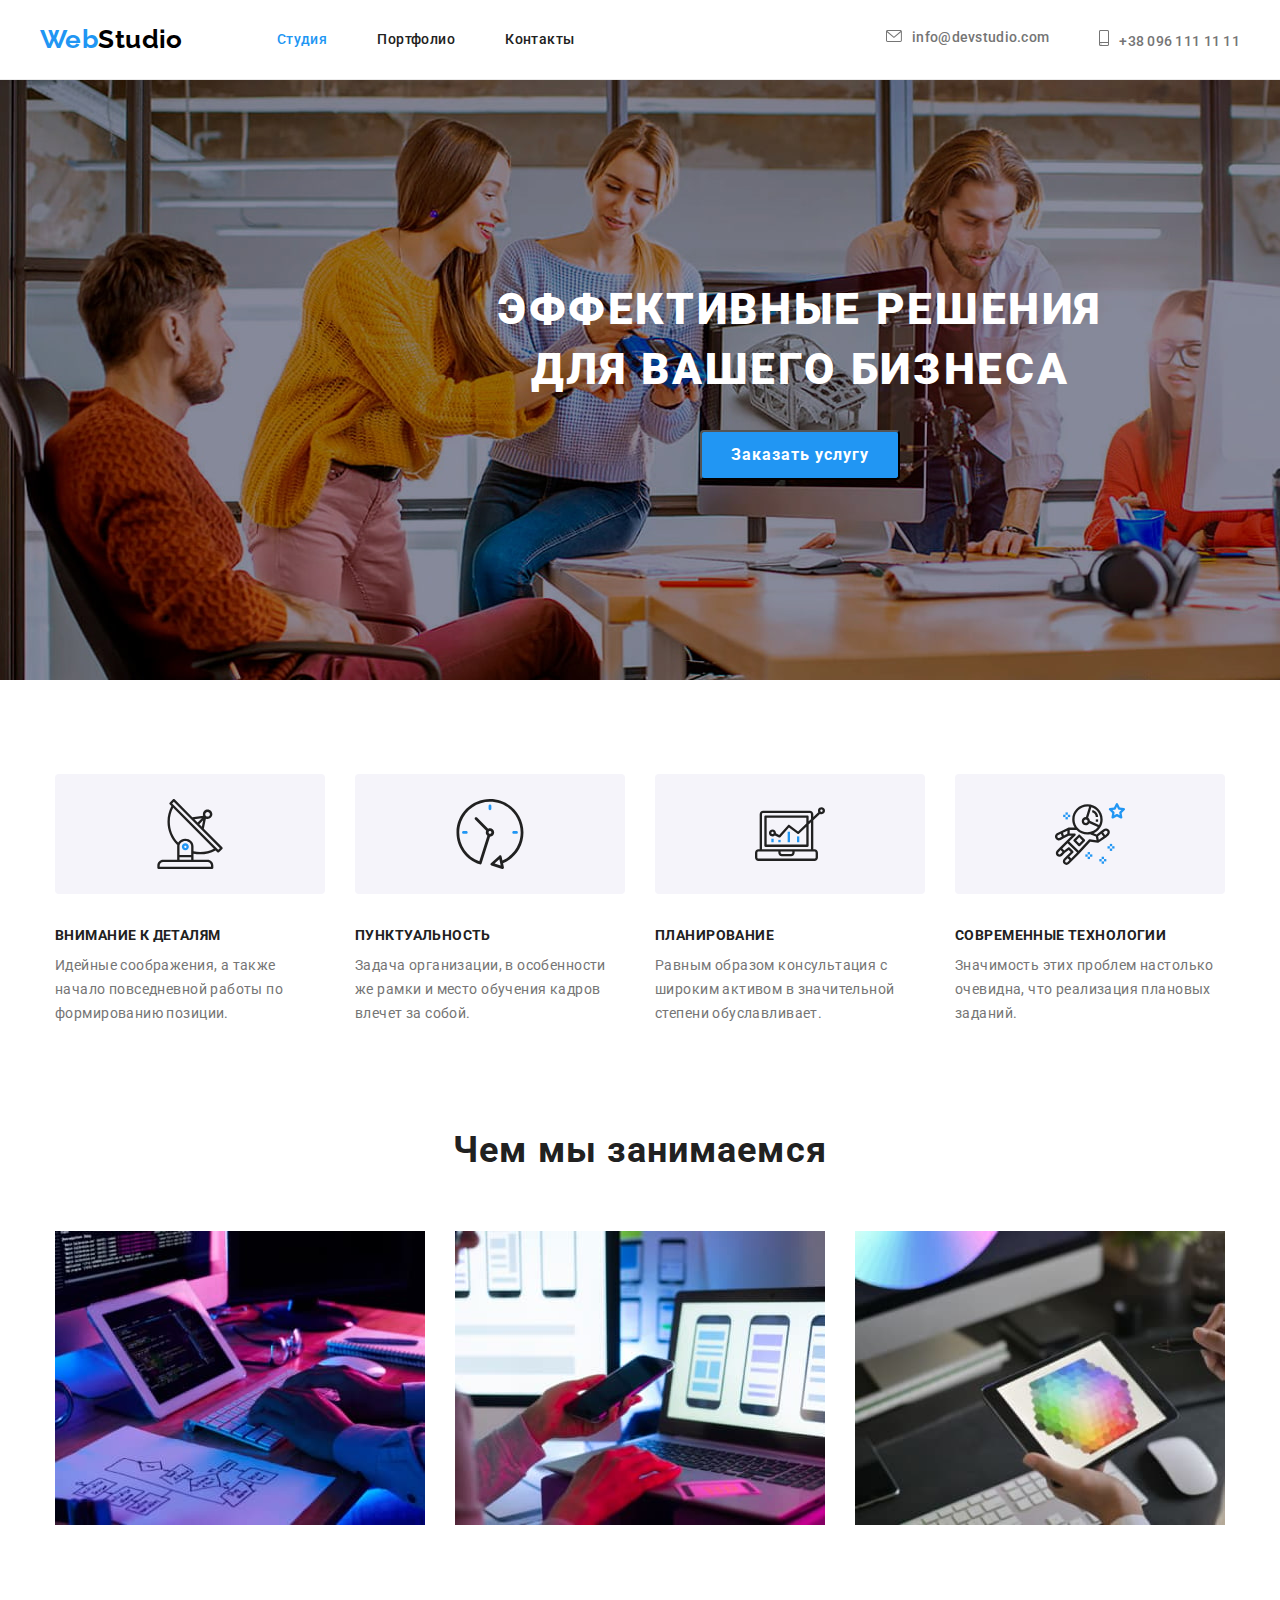
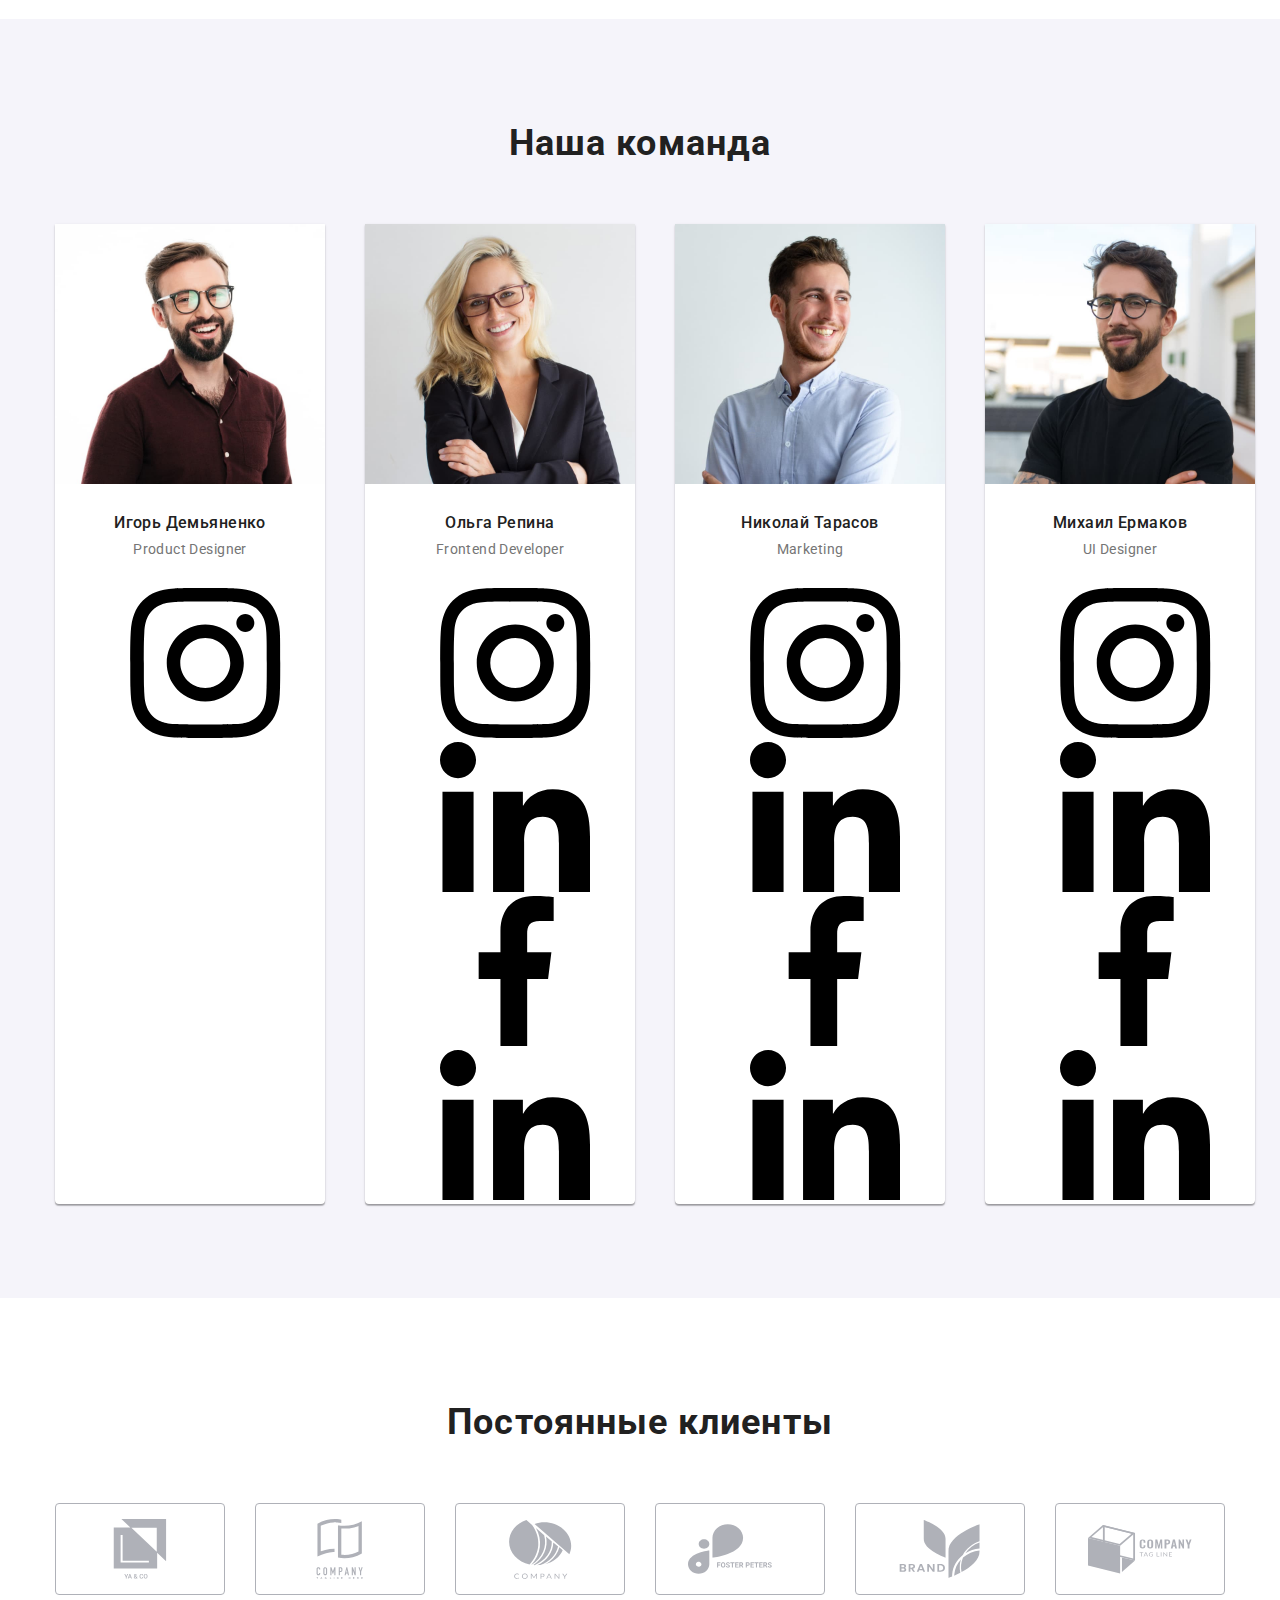
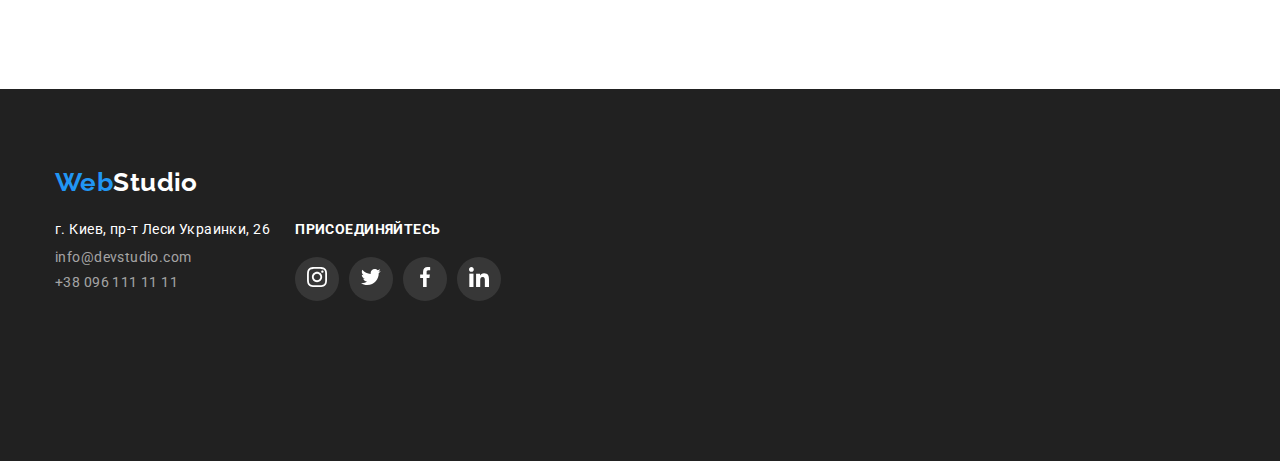
==== commit e47a5a4c: "at least results" ====
--- a/index.html
+++ b/index.html
@@ -34,18 +34,17 @@
         </nav>
         <ul class="header-list list">
           <li class="header-list-item">
-            
-              <svg class="header-list-icon" width="16" height="12">
+         
+              <a class="header-link link" href="mailto:info@devstudio.com"><svg class="header-list-icon" width="16" height="12">
                 <use href="./img/symbol-defs-notomg.svg#icon-envelope"></use>
-              </svg>
-              <a class="header-link link" href="mailto:info@devstudio.com">info@devstudio.com</a>
+              </svg>info@devstudio.com</a>
             
           </li>
           <li class="header-list-item">
-            <svg class="header-list-icon" width="10" height="16">
+            
+            <a class="header-link link" href="tel:+380961111111"><svg class="header-list-icon" width="10" height="16">
               <use href="./img/symbol-defs-notomg.svg#icon-smartphone"></use>
-            </svg>
-            <a class="header-link link" href="tel:+380961111111">+38 096 111 11 11</a>
+            </svg>+38 096 111 11 11</a>
           </li>
         </ul>
       </div>
@@ -224,7 +223,8 @@
     </main>
     <footer class="footer">
       <div class="container">
-        <a class="logo link" href="./index.html"
+        <div class="footer-nav">
+          <a class="logo link" href="./index.html"
           >Web<span class="logo-secondary-footer">Studio</span></a
         >
         <address class="address">
@@ -246,13 +246,30 @@
             </li>
           </ul>
         </address>
+        </div>
         <div class="join-box">
           <h2 class="join-title">Присоединяйтесь</h2>
           <ul class="footer-join-list list">
-            <li class="join-item"><a><svg class="soc-icons" width="20px" height="20px"><use href="./img/symbol-defs-notomg.svg#icon-instagram"></use></svg></a></li>
-            <li class="join-item"><svg class="soc-icons"><use href="./img/symbol-defs-notomg.svg#icon-twitter"></use></svg></li>
-            <li class="join-item"><svg class="soc-icons"><use href="./img/symbol-defs-notomg.svg#icon-facebook"></use></svg></li>
-            <li class="join-item"><svg class="soc-icons"><use href="./img/symbol-defs-notomg.svg#icon-linkedin"></use></svg></li>
+            <li class="join-item"><a href="">
+              <svg class="soc-icons">
+                <use href="./img/symbol-defs-notomg.svg#icon-instagram"></use>
+              </svg>
+            </a></li>
+            <li class="join-item"><a href="">
+              <svg class="soc-icons">
+                <use href="./img/symbol-defs-notomg.svg#icon-twitter"></use>
+              </svg>
+            </a></li>
+            <li class="join-item"><a href="">
+              <svg class="soc-icons">
+                <use href="./img/symbol-defs-notomg.svg#icon-facebook"></use>
+              </svg>
+            </a></li>
+            <li class="join-item"><a href="">
+              <svg class="soc-icons">
+                <use href="./img/symbol-defs-notomg.svg#icon-linkedin"></use>
+              </svg>
+            </a></li>
           </ul>
         </div>
         </div>
--- a/css/style.css
+++ b/css/style.css
@@ -124,10 +124,15 @@
 .header-link:hover,
 .header-link:focus {
   color: var(--brend-color-);
-}
+  }
 
 .header-list-icon {
+  fill:var(--main-text-color-);
   margin-right: 10px;
+}
+
+.header-link:hover .header-list-icon{
+  fill:var(--brend-color-);
 }
 
 /* LOGO */
@@ -242,7 +247,6 @@
   width: 270px;
 }
 
-
 .about-list-item:last-child {
   margin-right: 0;
 }
@@ -322,7 +326,11 @@
   display: flex;
 }
 
-.client-icon {
+.clients-list-item {
+  display: flex;
+  justify-content: center;
+  align-items: center;
+  
   width: 170px;
   height: 92px;
   padding: 16px 32px;
@@ -333,31 +341,39 @@
 color: #AFB1B8;
 }
 
-/* .client-icon:last-child {
-  margin-right: 0;
-} */
-
-.client {
-  color: #AFB1B8;
-}
-
-.client:hover {
-  color: var(--brend-color-);
-
-
-
-  margin-right: 0;
-}
+.clients-list-item:last-child {
+  margin-right: 0;
+}
+
+.client-icon{
+  width: 106px;
+  height: 60px;
+  fill: #AFB1B8;
+}
+
+.client-icon:hover {
+  fill:var(--brend-color-);
+}
+
 
 /* FOOTER */
 .footer {
+  display: flex;
+  
   background-color: var(--sec-text-color-);
   padding-top: 60px;
   padding-bottom: 60px;
 }
-/* .footer .logo {
-  margin-bottom: 20px;
-} */
+
+.footer-nav {
+  display: inline-block;
+}
+
+.join-box {
+  display: inline-block;
+  margin-top: 72px;
+  margin-bottom: 100px;
+}
 .address {
   margin-top: 20px;
 }
@@ -394,8 +410,7 @@
 /* Join */
 
 .join-title {
-  font-family: 'Roboto';
-font-style: normal;
+
 font-weight: 700;
 font-size: 14px;
 line-height: 16px;
@@ -409,15 +424,28 @@
 .footer-join-list {
   display: flex;
 }
-
-
-.soc-icons:last-child {
-  margin-right: 0;
-
+.soc-icons {
+  width: 20px;
+  height: 20px;
+
+  fill:var(--white-color);
 }
 
 .join-item {
+  display: flex;
+  justify-content: center;
+  align-items: center;
+  
   margin-right: 10px;
+  width: 44px;
+  height: 44px;
+  border-radius: 50%;
+  background-color: rgba(255, 255, 255, 0.1);
+
+}
+
+.join-item:hover {
+  background-color: var(--brend-color-);
 }
 /* PORTFOLIO */
 
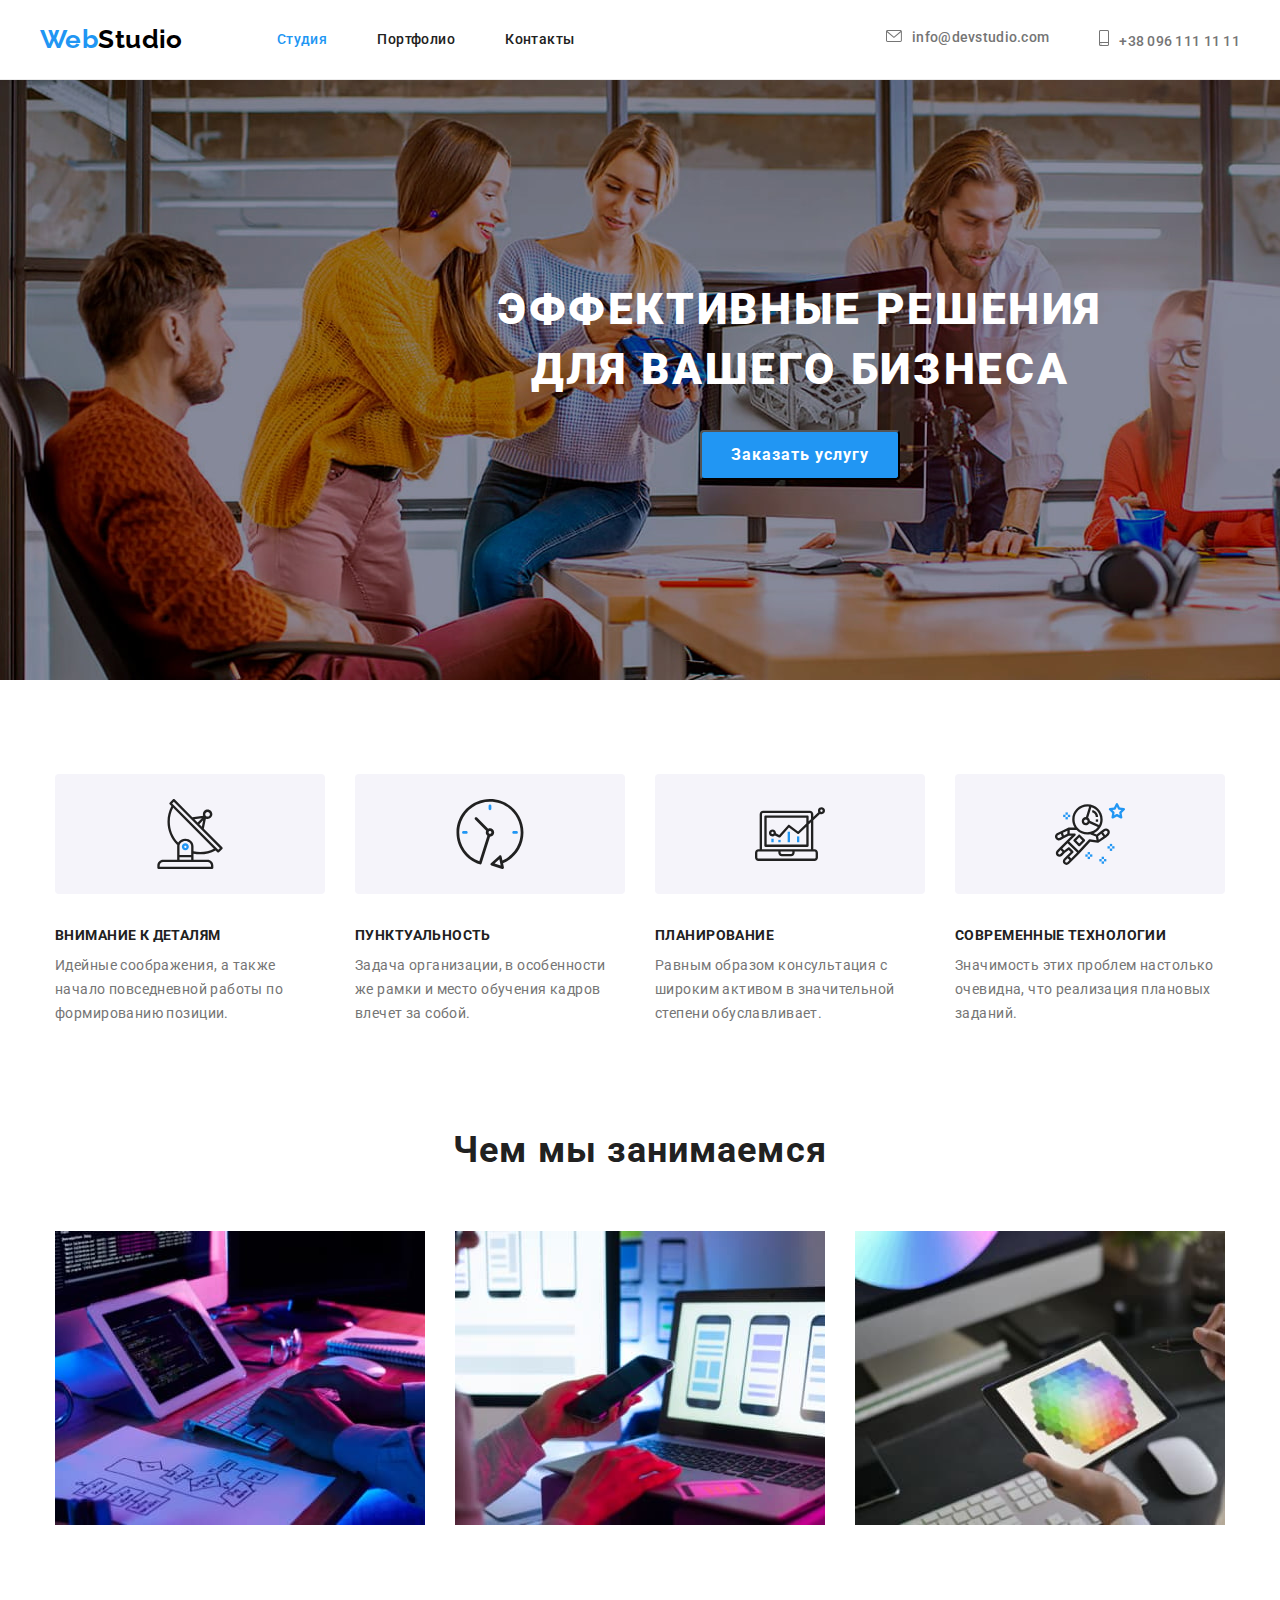
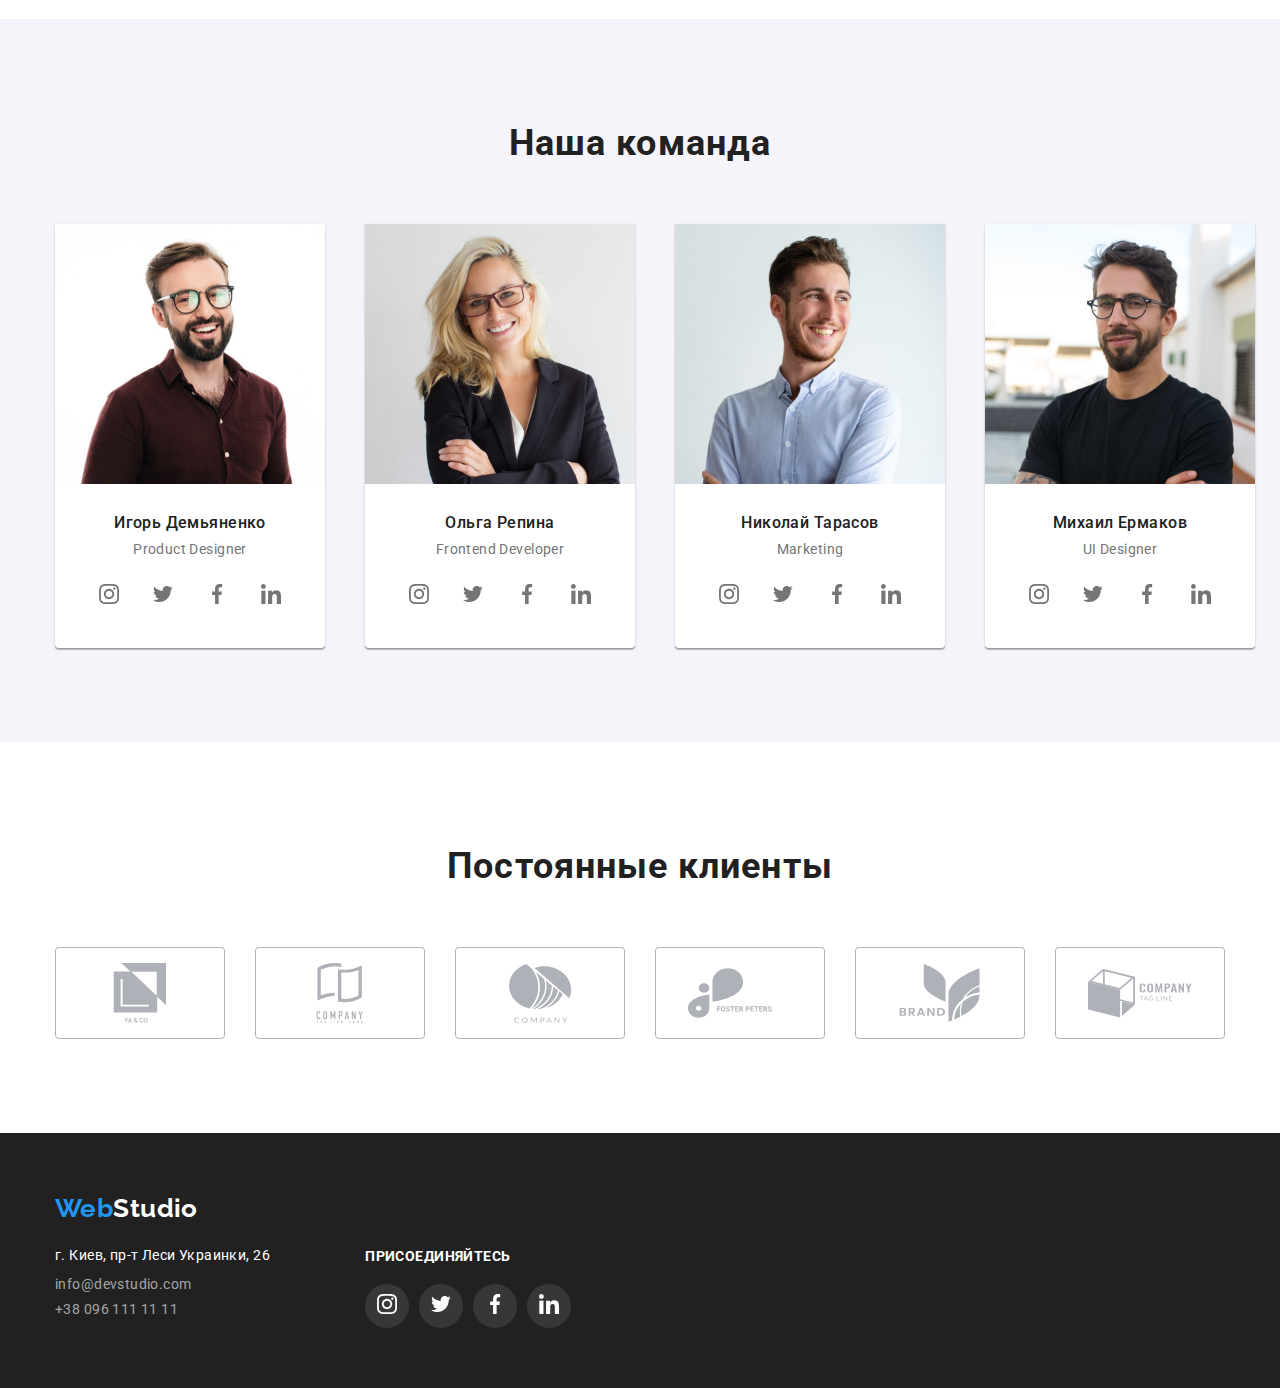
==== commit e72e0100: "soc-icons add" ====
--- a/index.html
+++ b/index.html
@@ -141,44 +141,108 @@
               <img src="./img/team/squoosh/team1.jpg" alt="Игорь Демьяненко" width="270" />
               <h3 class="team-title">Игорь Демьяненко</h3>
               <p class="team-text" lang="en">Product Designer</p>
-              <ul class="team-social-links list">
-                <li class="social-link-item"><svg><use href="./img/symbol-defs-notomg.svg#icon-instagram"></use></svg></li>
-                <li class="social-link-item"><svg><use href="./img/symbol-defs-notomg.svg#icon-linkedin"></use></svg></li>
-                <li class="social-link-item"><svg><use href="./img/symbol-defs-notomg.svg#icon-facebook"></use></svg></li>
-                <li class="social-link-item"><svg><use href="./img/symbol-defs-notomg.svg#icon-linkedin"></use></svg></li>
+              <ul class="team-soc-list list">
+                <li class="t-soc-item"><a href="">
+                  <svg class="t-soc-icons">
+                    <use href="./img/symbol-defs-notomg.svg#icon-instagram"></use>
+                  </svg>
+                </a></li>
+                <li class="t-soc-item"><a href="">
+                  <svg class="t-soc-icons">
+                    <use href="./img/symbol-defs-notomg.svg#icon-twitter"></use>
+                  </svg>
+                </a></li>
+                <li class="t-soc-item"><a href="">
+                  <svg class="t-soc-icons">
+                    <use href="./img/symbol-defs-notomg.svg#icon-facebook"></use>
+                  </svg>
+                </a></li>
+                <li class="t-soc-item"><a href="">
+                  <svg class="t-soc-icons">
+                    <use href="./img/symbol-defs-notomg.svg#icon-linkedin"></use>
+                  </svg>
+                </a></li>
               </ul>
             </li>
             <li class="team-list-item">
               <img src="img/team/squoosh/team2.jpg" alt="Ольга Репина" width="270" />
               <h3 class="team-title">Ольга Репина</h3>
               <p class="team-text" lang="en">Frontend Developer</p>
-              <ul class="social-links list">
-                <li class="social-link-item"><svg><use href="./img/symbol-defs-notomg.svg#icon-instagram"></use></svg></li>
-                <li class="social-link-item"><svg><use href="./img/symbol-defs-notomg.svg#icon-linkedin"></use></svg></li>
-                <li class="social-link-item"><svg><use href="./img/symbol-defs-notomg.svg#icon-facebook"></use></svg></li>
-                <li class="social-link-item"><svg><use href="./img/symbol-defs-notomg.svg#icon-linkedin"></use></svg></li>
+              <ul class="team-soc-list list">
+                <li class="t-soc-item"><a href="">
+                  <svg class="t-soc-icons">
+                    <use href="./img/symbol-defs-notomg.svg#icon-instagram"></use>
+                  </svg>
+                </a></li>
+                <li class="t-soc-item"><a href="">
+                  <svg class="t-soc-icons">
+                    <use href="./img/symbol-defs-notomg.svg#icon-twitter"></use>
+                  </svg>
+                </a></li>
+                <li class="t-soc-item"><a href="">
+                  <svg class="t-soc-icons">
+                    <use href="./img/symbol-defs-notomg.svg#icon-facebook"></use>
+                  </svg>
+                </a></li>
+                <li class="t-soc-item"><a href="">
+                  <svg class="t-soc-icons">
+                    <use href="./img/symbol-defs-notomg.svg#icon-linkedin"></use>
+                  </svg>
+                </a></li>
               </ul>
             </li>
             <li class="team-list-item">
               <img src="./img/team/squoosh/team3.jpg" alt="Николай Тарасов" width="270" />
               <h3 class="team-title">Николай Тарасов</h3>
               <p class="team-text" lang="en">Marketing</p>
-              <ul class="social-links list">
-                <li class="social-link-item"><svg><use href="./img/symbol-defs-notomg.svg#icon-instagram"></use></svg></li>
-                <li class="social-link-item"><svg><use href="./img/symbol-defs-notomg.svg#icon-linkedin"></use></svg></li>
-                <li class="social-link-item"><svg><use href="./img/symbol-defs-notomg.svg#icon-facebook"></use></svg></li>
-                <li class="social-link-item"><svg><use href="./img/symbol-defs-notomg.svg#icon-linkedin"></use></svg></li>
+              <ul class="team-soc-list list">
+                <li class="t-soc-item"><a href="">
+                  <svg class="t-soc-icons">
+                    <use href="./img/symbol-defs-notomg.svg#icon-instagram"></use>
+                  </svg>
+                </a></li>
+                <li class="t-soc-item"><a href="">
+                  <svg class="t-soc-icons">
+                    <use href="./img/symbol-defs-notomg.svg#icon-twitter"></use>
+                  </svg>
+                </a></li>
+                <li class="t-soc-item"><a href="">
+                  <svg class="t-soc-icons">
+                    <use href="./img/symbol-defs-notomg.svg#icon-facebook"></use>
+                  </svg>
+                </a></li>
+                <li class="t-soc-item"><a href="">
+                  <svg class="t-soc-icons">
+                    <use href="./img/symbol-defs-notomg.svg#icon-linkedin"></use>
+                  </svg>
+                </a></li>
               </ul>
             </li>
             <li class="team-list-item">
               <img src="./img/team/squoosh/team4.jpg" alt="Михаил Ермаков" width="270" />
               <h3 class="team-title">Михаил Ермаков</h3>
               <p class="team-text" lang="en">UI Designer</p>
-              <ul class="social-links list">
-                <li class="social-link-item"><svg><use href="./img/symbol-defs-notomg.svg#icon-instagram"></use></svg></li>
-                <li class="social-link-item"><svg><use href="./img/symbol-defs-notomg.svg#icon-linkedin"></use></svg></li>
-                <li class="social-link-item"><svg><use href="./img/symbol-defs-notomg.svg#icon-facebook"></use></svg></li>
-                <li class="social-link-item"><svg><use href="./img/symbol-defs-notomg.svg#icon-linkedin"></use></svg></li>
+              <ul class="team-soc-list list">
+                <li class="t-soc-item"><a href="">
+                  <svg class="t-soc-icons">
+                    <use href="./img/symbol-defs-notomg.svg#icon-instagram"></use>
+                  </svg>
+                </a></li>
+                <li class="t-soc-item"><a href="">
+                  <svg class="t-soc-icons">
+                    <use href="./img/symbol-defs-notomg.svg#icon-twitter"></use>
+                  </svg>
+                </a></li>
+                <li class="t-soc-item"><a href="">
+                  <svg class="t-soc-icons">
+                    <use href="./img/symbol-defs-notomg.svg#icon-facebook"></use>
+                  </svg>
+                </a></li>
+                <li class="t-soc-item"><a href="">
+                  <svg class="t-soc-icons">
+                    <use href="./img/symbol-defs-notomg.svg#icon-linkedin"></use>
+                  </svg>
+                </a></li>
               </ul>
             </li>
           </ul>
--- a/css/style.css
+++ b/css/style.css
@@ -315,11 +315,44 @@
 }
 
 .team-text {
+  margin-bottom: 16px;
+}
+
+.team-soc-list {
+  display: flex;
+  justify-content: center;
   margin-bottom: 30px;
 }
 
-.team-social-links {
-  display: flex;
+.t-soc-item {
+  display: flex;
+    justify-content: center;
+    align-items: center;
+    
+    margin-right: 10px;
+    width: 44px;
+    height: 44px;
+    border-radius: 50%;
+    background-color:var(--white-color);
+}
+
+.t-soc-item:last-child {
+  margin-right: 0;
+}
+
+.t-soc-item:hover, .t-soc-item:focus {
+  background-color: var(--brend-color-);
+}
+
+.t-soc-icons {
+  width: 20px;
+  height: 20px;
+
+  fill:var(--main-text-color-);
+}
+
+.t-soc-icons:hover, .t-soc-icons:focus {
+  fill:var(--white-color);
 }
 
 .clients-list {
@@ -351,28 +384,31 @@
   fill: #AFB1B8;
 }
 
-.client-icon:hover {
+.client-icon:hover, .client-icon:focus {
   fill:var(--brend-color-);
 }
 
 
 /* FOOTER */
 .footer {
-  display: flex;
+  
   
   background-color: var(--sec-text-color-);
   padding-top: 60px;
   padding-bottom: 60px;
 }
 
+.footer .conteiner {
+  display: flex;
+}
 .footer-nav {
   display: inline-block;
 }
 
 .join-box {
   display: inline-block;
-  margin-top: 72px;
-  margin-bottom: 100px;
+  margin-left: 70px;
+   
 }
 .address {
   margin-top: 20px;
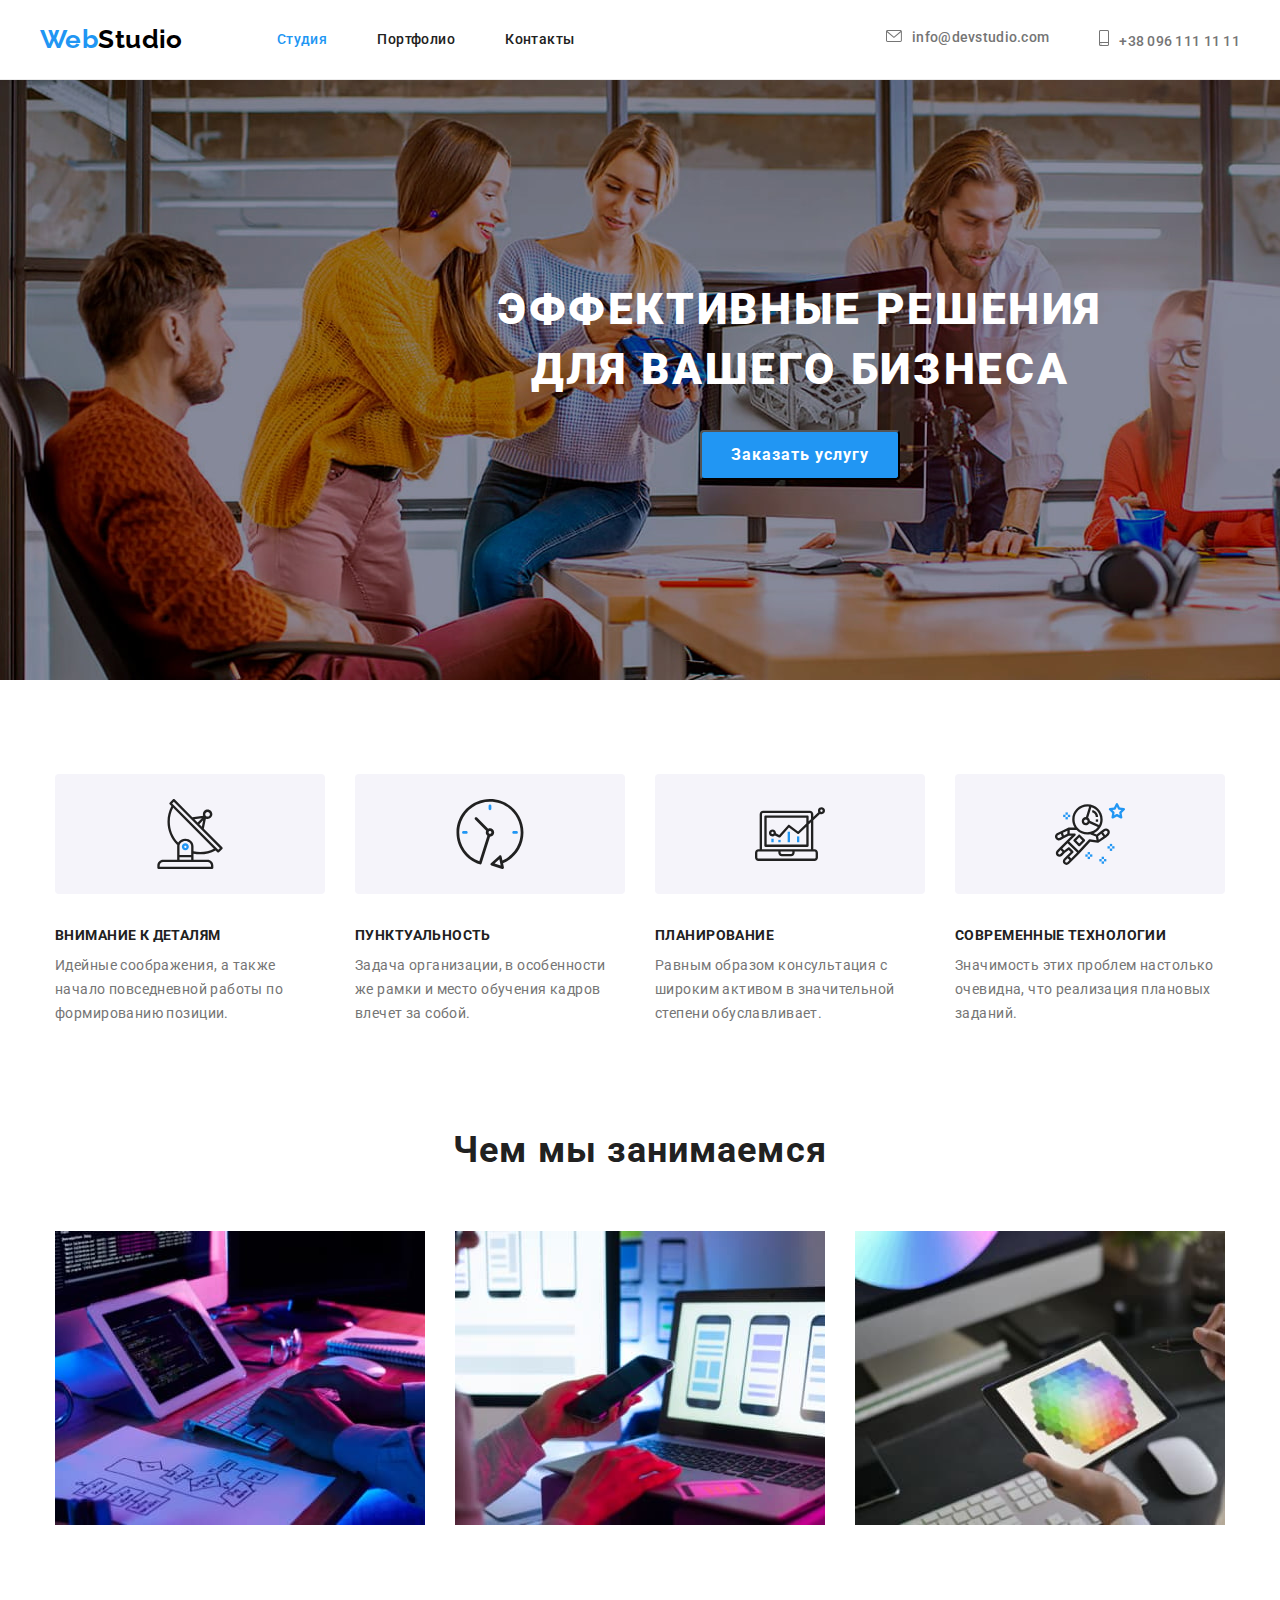
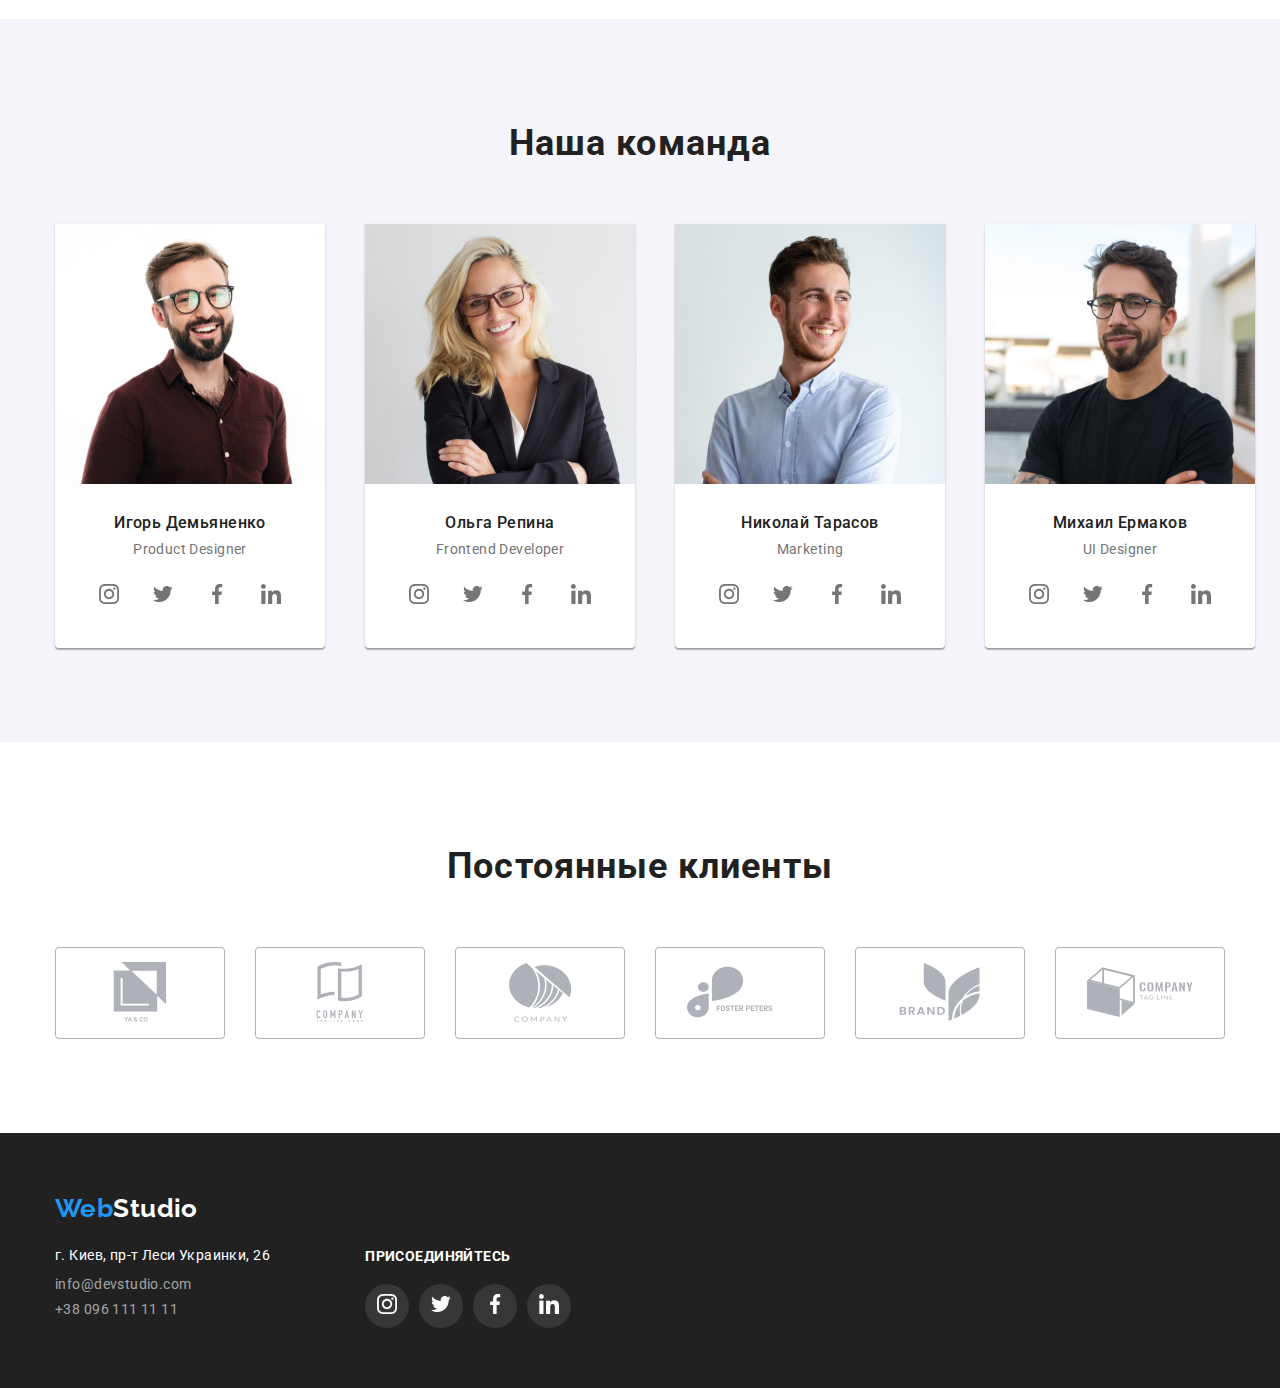
==== commit 728662b6: "clients section reworks" ====
--- a/index.html
+++ b/index.html
@@ -253,36 +253,50 @@
           <h2 class="title">Постоянные клиенты</h2>
           <ul class="clients-list list">
             <li class="clients-list-item">
-              <svg class="client-icon">
+              <a class="client-link link" href="">
+                <svg class="client-icon">
                 <use href="./img/symbol-defs-notomg.svg#icon-client-1"></use>
-              </svg>
-            </li>
-            <li class="clients-list-item">
-              <svg class="client-icon">
+                </svg>
+              </a>
+            </li>
+            <li class="clients-list-item">
+              <a class="client-link link" href="">
+                <svg class="client-icon">
                 <use href="./img/symbol-defs-notomg.svg#icon-client-2"></use>
-              </svg>
-            </li>
-            <li class="clients-list-item">
-              <svg class="client-icon">
+                </svg>
+              </a>
+            </li>
+            <li class="clients-list-item">
+              <a class="client-link link" href="">
+                <svg class="client-icon">
                 <use href="./img/symbol-defs-notomg.svg#icon-client-3"></use>
-              </svg>
-            </li>
-            <li class="clients-list-item">
-              <svg class="client-icon">
+                </svg>
+              </a>
+            </li>
+            <li class="clients-list-item">
+              <a class="client-link link" href="">
+                <svg class="client-icon">
                 <use href="./img/symbol-defs-notomg.svg#icon-client-4"></use>
-              </svg>
-            </li>
-            <li class="clients-list-item">
-              <svg class="client-icon">
+                </svg>
+              </a>
+            </li>
+            <li class="clients-list-item">
+              <a class="client-link link" href="">
+                <svg class="client-icon">
                 <use href="./img/symbol-defs-notomg.svg#icon-client-5"></use>
-              </svg>
-            </li>
-            <li class="clients-list-item">
-              <svg class="client-icon">
+                </svg>
+              </a>
+            </li>
+            <li class="clients-list-item">
+              <a class="client-link link" href="">
+                <svg class="client-icon">
                 <use href="./img/symbol-defs-notomg.svg#icon-client-6"></use>
-              </svg>
-            </li>
-        </div>
+                </svg>
+              </a>
+            </li>
+          </ul>
+        </div>
+      </section>
       
     </main>
     <footer class="footer">
--- a/css/style.css
+++ b/css/style.css
@@ -387,7 +387,9 @@
 .client-icon:hover, .client-icon:focus {
   fill:var(--brend-color-);
 }
-
+.clients-list-item:hover, .clients-list-item:focus {
+  border-color: var(--brend-color-);
+}
 
 /* FOOTER */
 .footer {
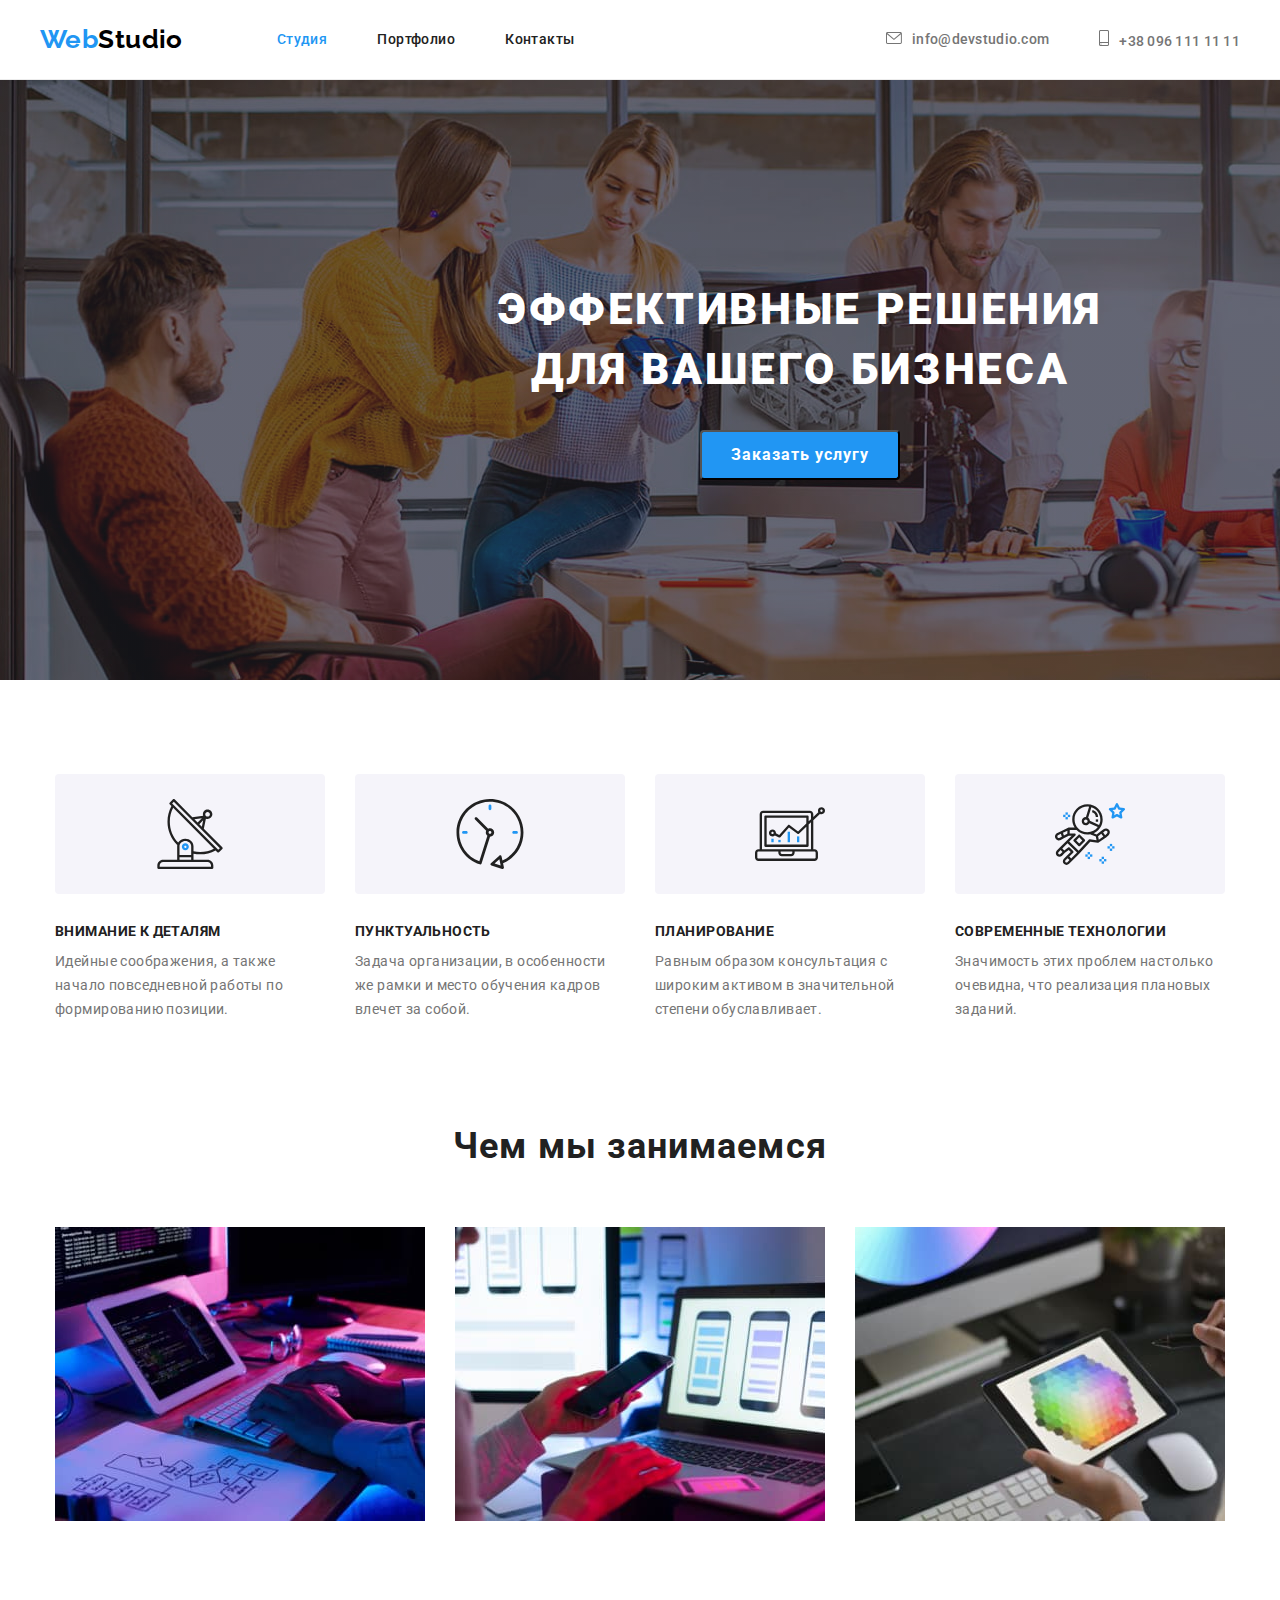
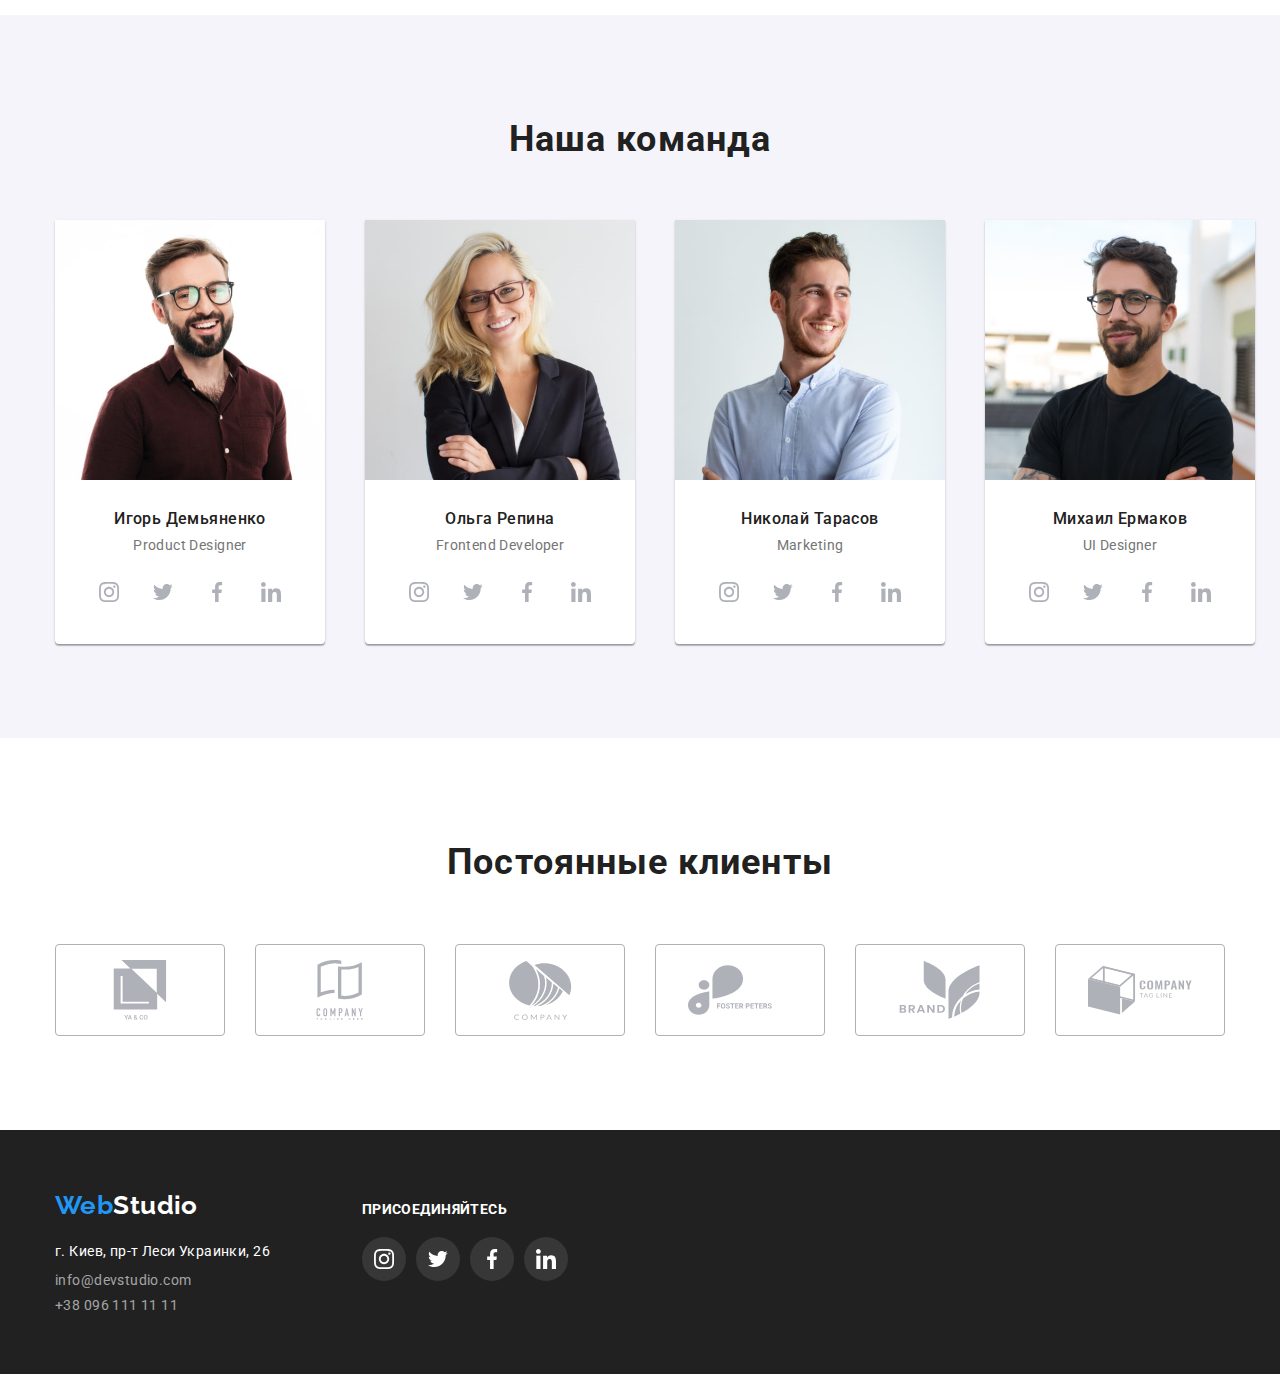
==== commit a2c4551d: "hw4 fixed" ====
--- a/index.html
+++ b/index.html
@@ -63,36 +63,44 @@
           <h2 class="visually-hidden">Преимущества</h2>
           <ul class="about-list list">
             <li class="about-list-item">
-              <svg class="about-icon">
-                <use href="./img/symbol-defs-notomg.svg#icon-antenna"></use>
-              </svg>
-              <h3 class="about-us-title">Внимание к деталям</h3>
-              <p class="about-txt">
-                Идейные соображения, а также начало повседневной работы по формированию позиции.
-              </p>
+              <div class="about-box">
+                <svg class="about-icon">
+                  <use href="./img/symbol-defs-notomg.svg#icon-antenna"></use>
+                </svg>
+              </div>
+                <h3 class="about-us-title">Внимание к деталям</h3>
+                <p class="about-txt">
+                  Идейные соображения, а также начало повседневной работы по формированию позиции.
+                </p>
+              
             </li>
             <li class="about-list-item">
+              <div class="about-box">
               <svg class="about-icon">
                 <use href="./img/symbol-defs-notomg.svg#icon-clock"></use>
               </svg>
+            </div>
               <h3 class="about-us-title">Пунктуальность</h3>
               <p class="about-txt">
                 Задача организации, в особенности же рамки и место обучения кадров влечет за собой.
               </p>
             </li>
             <li class="about-list-item">
+              <div class="about-box">
               <svg class="about-icon">
                 <use href="./img/symbol-defs-notomg.svg#icon-diagram"></use>
               </svg>
+            </div>
               <h3 class="about-us-title">Планирование</h3>
               <p class="about-txt">
                 Равным образом консультация с широким активом в значительной степени обуславливает.
               </p>
             </li>
             <li class="about-list-item">
+              <div class="about-box">
               <svg class="about-icon">
                 <use href="./img/symbol-defs-notomg.svg#icon-astronaut"></use>
-              </svg>
+              </svg></div>
               <h3 class="about-us-title">Современные технологии</h3>
               <p class="about-txt">
                 Значимость этих проблем настолько очевидна, что реализация плановых заданий.
@@ -139,112 +147,120 @@
           <ul class="team-list list container">
             <li class="team-list-item">
               <img src="./img/team/squoosh/team1.jpg" alt="Игорь Демьяненко" width="270" />
-              <h3 class="team-title">Игорь Демьяненко</h3>
+              <div class="team-thumb">
+                <h3 class="team-title">Игорь Демьяненко</h3>
               <p class="team-text" lang="en">Product Designer</p>
               <ul class="team-soc-list list">
-                <li class="t-soc-item"><a href="">
+                <li class="t-soc-item"><a class="t-soc-link" href="">
                   <svg class="t-soc-icons">
                     <use href="./img/symbol-defs-notomg.svg#icon-instagram"></use>
                   </svg>
                 </a></li>
-                <li class="t-soc-item"><a href="">
+                <li class="t-soc-item"><a class="t-soc-link" href="">
                   <svg class="t-soc-icons">
                     <use href="./img/symbol-defs-notomg.svg#icon-twitter"></use>
                   </svg>
                 </a></li>
-                <li class="t-soc-item"><a href="">
+                <li class="t-soc-item"><a class="t-soc-link" href="">
                   <svg class="t-soc-icons">
                     <use href="./img/symbol-defs-notomg.svg#icon-facebook"></use>
                   </svg>
                 </a></li>
-                <li class="t-soc-item"><a href="">
+                <li class="t-soc-item"><a class="t-soc-link" href="">
                   <svg class="t-soc-icons">
                     <use href="./img/symbol-defs-notomg.svg#icon-linkedin"></use>
                   </svg>
                 </a></li>
               </ul>
+              </div>
             </li>
             <li class="team-list-item">
               <img src="img/team/squoosh/team2.jpg" alt="Ольга Репина" width="270" />
+              <div class="team-thumb">
               <h3 class="team-title">Ольга Репина</h3>
               <p class="team-text" lang="en">Frontend Developer</p>
               <ul class="team-soc-list list">
-                <li class="t-soc-item"><a href="">
+                <li class="t-soc-item"><a class="t-soc-link" href="">
                   <svg class="t-soc-icons">
                     <use href="./img/symbol-defs-notomg.svg#icon-instagram"></use>
                   </svg>
                 </a></li>
-                <li class="t-soc-item"><a href="">
+                <li class="t-soc-item"><a class="t-soc-link" href="">
                   <svg class="t-soc-icons">
                     <use href="./img/symbol-defs-notomg.svg#icon-twitter"></use>
                   </svg>
                 </a></li>
-                <li class="t-soc-item"><a href="">
+                <li class="t-soc-item"><a class="t-soc-link" href="">
                   <svg class="t-soc-icons">
                     <use href="./img/symbol-defs-notomg.svg#icon-facebook"></use>
                   </svg>
                 </a></li>
-                <li class="t-soc-item"><a href="">
+                <li class="t-soc-item"><a class="t-soc-link" href="">
                   <svg class="t-soc-icons">
                     <use href="./img/symbol-defs-notomg.svg#icon-linkedin"></use>
                   </svg>
                 </a></li>
               </ul>
+              </div>
             </li>
             <li class="team-list-item">
               <img src="./img/team/squoosh/team3.jpg" alt="Николай Тарасов" width="270" />
+              <div class="team-thumb">
               <h3 class="team-title">Николай Тарасов</h3>
               <p class="team-text" lang="en">Marketing</p>
               <ul class="team-soc-list list">
-                <li class="t-soc-item"><a href="">
+                <li class="t-soc-item"><a class="t-soc-link" href="">
                   <svg class="t-soc-icons">
                     <use href="./img/symbol-defs-notomg.svg#icon-instagram"></use>
                   </svg>
                 </a></li>
-                <li class="t-soc-item"><a href="">
+                <li class="t-soc-item"><a class="t-soc-link" href="">
                   <svg class="t-soc-icons">
                     <use href="./img/symbol-defs-notomg.svg#icon-twitter"></use>
                   </svg>
                 </a></li>
-                <li class="t-soc-item"><a href="">
+                <li class="t-soc-item"><a class="t-soc-link" href="">
                   <svg class="t-soc-icons">
                     <use href="./img/symbol-defs-notomg.svg#icon-facebook"></use>
                   </svg>
                 </a></li>
-                <li class="t-soc-item"><a href="">
+                <li class="t-soc-item"><a class="t-soc-link" href="">
                   <svg class="t-soc-icons">
                     <use href="./img/symbol-defs-notomg.svg#icon-linkedin"></use>
                   </svg>
                 </a></li>
               </ul>
+            </div>
             </li>
             <li class="team-list-item">
               <img src="./img/team/squoosh/team4.jpg" alt="Михаил Ермаков" width="270" />
+              <div class="team-thumb">
               <h3 class="team-title">Михаил Ермаков</h3>
               <p class="team-text" lang="en">UI Designer</p>
               <ul class="team-soc-list list">
-                <li class="t-soc-item"><a href="">
+                <li class="t-soc-item"><a class="t-soc-link" href="">
                   <svg class="t-soc-icons">
                     <use href="./img/symbol-defs-notomg.svg#icon-instagram"></use>
                   </svg>
                 </a></li>
-                <li class="t-soc-item"><a href="">
+                <li class="t-soc-item"><a class="t-soc-link" href="">
                   <svg class="t-soc-icons">
                     <use href="./img/symbol-defs-notomg.svg#icon-twitter"></use>
                   </svg>
                 </a></li>
-                <li class="t-soc-item"><a href="">
+                <li class="t-soc-item"><a class="t-soc-link" href="">
                   <svg class="t-soc-icons">
                     <use href="./img/symbol-defs-notomg.svg#icon-facebook"></use>
                   </svg>
                 </a></li>
-                <li class="t-soc-item"><a href="">
+                <li class="t-soc-item"><a class="t-soc-link" href="">
                   <svg class="t-soc-icons">
                     <use href="./img/symbol-defs-notomg.svg#icon-linkedin"></use>
                   </svg>
                 </a></li>
               </ul>
             </li>
+          </div>
           </ul>
         </div>
       </section>
@@ -328,22 +344,22 @@
         <div class="join-box">
           <h2 class="join-title">Присоединяйтесь</h2>
           <ul class="footer-join-list list">
-            <li class="join-item"><a href="">
+            <li class="join-item"><a class="join-link" href="">
               <svg class="soc-icons">
                 <use href="./img/symbol-defs-notomg.svg#icon-instagram"></use>
               </svg>
             </a></li>
-            <li class="join-item"><a href="">
+            <li class="join-item"><a class="join-link" href="">
               <svg class="soc-icons">
                 <use href="./img/symbol-defs-notomg.svg#icon-twitter"></use>
               </svg>
             </a></li>
-            <li class="join-item"><a href="">
+            <li class="join-item"><a class="join-link" href="">
               <svg class="soc-icons">
                 <use href="./img/symbol-defs-notomg.svg#icon-facebook"></use>
               </svg>
             </a></li>
-            <li class="join-item"><a href="">
+            <li class="join-item"><a class="join-link" href="">
               <svg class="soc-icons">
                 <use href="./img/symbol-defs-notomg.svg#icon-linkedin"></use>
               </svg>
--- a/css/style.css
+++ b/css/style.css
@@ -94,6 +94,7 @@
   display: flex;
   margin-left: auto;
   justify-content: flex-end;
+  align-items: center;
 }
 .header-list-item {
   margin-right: 50px;
@@ -131,7 +132,9 @@
   margin-right: 10px;
 }
 
-.header-link:hover .header-list-icon{
+.header-link:hover .header-list-icon,
+.header-link:focus .header-list-icon
+{
   fill:var(--brend-color-);
 }
 
@@ -156,15 +159,19 @@
 }
 /* HERO */
 .hero {
-  /* background-color: var(--sec-text-color-); */
-  background-image: url(/img/hero-bgi/hero-img-sqw.jpg);
-  width: 1600px;
+  background-color: var(--sec-text-color-);
+  background-image: linear-gradient(
+    to bottom,
+    rgba(47, 48, 58, 0.4),
+      rgba(47, 48, 58, 0.4)),
+      url(../img/hero-bgi/hero-img-sqw.jpg);
+    width: 1600px;
+
   height: 600px;
   margin: auto;
 
   top: 80px;
-  background-color: rgba(47, 48, 58, 0.4);
-
+  
   text-align: center;
   padding-top: 200px;
   padding-bottom: 200px;
@@ -262,15 +269,23 @@
 }
 
 .about-icon {
+ 
+  width: 70px;
+  height: 70px;
+  
+}
+
+.about-box {
+  display: flex;
+  justify-content: center;
+  align-items: center;
+
   background-color: #F5F4FA;
   margin-bottom: 30px;
-  width: 270px;
-  height: 120px;
   border-radius: 4px;
   padding: 25px 100px;
 }
-
-.about-icon:hover {
+.about-box:hover {
   box-shadow: 0px 4px 4px 0px #00000040;
 
 }
@@ -307,7 +322,7 @@
 }
 
 .team-title {
-  margin-top: 30px;
+  
   margin-bottom: 10px;
 
   font-weight: 500;
@@ -321,61 +336,77 @@
 .team-soc-list {
   display: flex;
   justify-content: center;
-  margin-bottom: 30px;
+  
+}
+
+.team-thumb {
+  padding-top: 30px;
+  padding-bottom: 30px;
 }
 
 .t-soc-item {
-  display: flex;
-    justify-content: center;
-    align-items: center;
-    
     margin-right: 10px;
     width: 44px;
     height: 44px;
-    border-radius: 50%;
     background-color:var(--white-color);
 }
 
 .t-soc-item:last-child {
   margin-right: 0;
-}
-
-.t-soc-item:hover, .t-soc-item:focus {
-  background-color: var(--brend-color-);
 }
 
 .t-soc-icons {
   width: 20px;
   height: 20px;
 
-  fill:var(--main-text-color-);
-}
-
-.t-soc-icons:hover, .t-soc-icons:focus {
-  fill:var(--white-color);
-}
-
-.clients-list {
-  display: flex;
-}
-
-.clients-list-item {
+  fill: #AFB1B8;;
+}
+.t-soc-link {
   display: flex;
   justify-content: center;
   align-items: center;
   
+  width: 100%;
+  height: 100%;
+  border-radius: 50%;
+  background-color: var(--white-color);
+}
+.t-soc-link:hover, .t-soc-link:focus {
+  background-color: var(--brend-color-);
+  fill:var(--white-color);
+  
+}
+.t-soc-link:hover > .t-soc-icons, .t-soc-link:focus > .t-soc-icons {
+  fill:var(--white-color);
+}
+
+.clients-list {
+  display: flex;
+}
+
+.clients-list-item {
   width: 170px;
   height: 92px;
+  margin-right: 30px;
+}
+
+.clients-list-item:last-child {
+  margin-right: 0;
+}
+
+.client-link {
+  display: flex;
+  justify-content: center;
+  align-items: center;
+
+  width: 100%;
+  height: 100%;
+
   padding: 16px 32px;
   border: 1px solid #AFB1B8;
-box-sizing: border-box;
-border-radius: 4px;
-margin-right: 30px;
-color: #AFB1B8;
-}
-
-.clients-list-item:last-child {
-  margin-right: 0;
+  box-sizing: border-box;
+  border-radius: 4px;
+  color: #AFB1B8;
 }
 
 .client-icon{
@@ -384,25 +415,27 @@
   fill: #AFB1B8;
 }
 
-.client-icon:hover, .client-icon:focus {
-  fill:var(--brend-color-);
-}
-.clients-list-item:hover, .clients-list-item:focus {
+.client-link:hover, .client-link:focus {
   border-color: var(--brend-color-);
+}
+.client-link:hover > .client-icon, .clients-link:focus > .client-icon {
+    fill:var(--brend-color-);
 }
 
 /* FOOTER */
 .footer {
-  
   
   background-color: var(--sec-text-color-);
   padding-top: 60px;
   padding-bottom: 60px;
 }
 
-.footer .conteiner {
-  display: flex;
-}
+.footer .container {
+  display: flex;
+  align-items: baseline;
+  
+}
+
 .footer-nav {
   display: inline-block;
 }
@@ -470,19 +503,24 @@
 }
 
 .join-item {
-  display: flex;
-  justify-content: center;
-  align-items: center;
-  
   margin-right: 10px;
   width: 44px;
   height: 44px;
+  
+}
+.join-link {
+  display: flex;
+  justify-content: center;
+  align-items: center;
+
+  width: 100%;
+  height: 100%;
   border-radius: 50%;
   background-color: rgba(255, 255, 255, 0.1);
 
 }
 
-.join-item:hover {
+.join-link:hover {
   background-color: var(--brend-color-);
 }
 /* PORTFOLIO */
@@ -492,20 +530,21 @@
   color: var(--sec-text-color-);
   cursor: pointer;
   font-family: inherit;
-  border-color: var(--sec-bg-color-);
+  border: transparent;
   font-weight: 500;
   font-size: 16px;
   line-height: 1.62;
   text-align: center;
   letter-spacing: 0.03em;
   border-radius: 4px;
+
+  padding: 6px 22px;
 }
 
 .filter-buttons:focus,
 .filter-buttons:hover {
   background-color: var(--brend-color-);
   color: var(--white-color);
-  border-color: var(--brend-color-);
   box-shadow: 0px 3px 1px rgba(0, 0, 0, 0.1), 0px 1px 2px rgba(0, 0, 0, 0.08), 0px 2px 2px rgba(0, 0, 0, 0.12);
 
 }
@@ -522,6 +561,7 @@
 .filter-item:last-child {
   margin-right: 0;
 }
+
 
 .cards-list {
   display: flex;
@@ -532,7 +572,9 @@
 .cards-list-item {
   margin-right: 30px;
   margin-bottom: 30px;
-
+  
+  width: 370px;
+  
   flex-basis: calc((100% - 60px) / 3);
 }
 
@@ -540,9 +582,15 @@
   margin-right: 0;
 }
 
-.cards-list-item:hover,
-.cards-list-item:focus {
-  background: var(--white-color);
+.cards-link {
+display: block;
+width: 100%;
+height: 100%;
+}
+
+.cards-link:hover,
+.cards-link:focus {
+/* background: var(--white-color); */
 border: 1px solid #EEEEEE;
 box-sizing: border-box;
 box-shadow: 0px 1px 1px rgba(0, 0, 0, 0.12), 0px 4px 4px rgba(0, 0, 0, 0.06), 1px 4px 6px rgba(0, 0, 0, 0.16);
